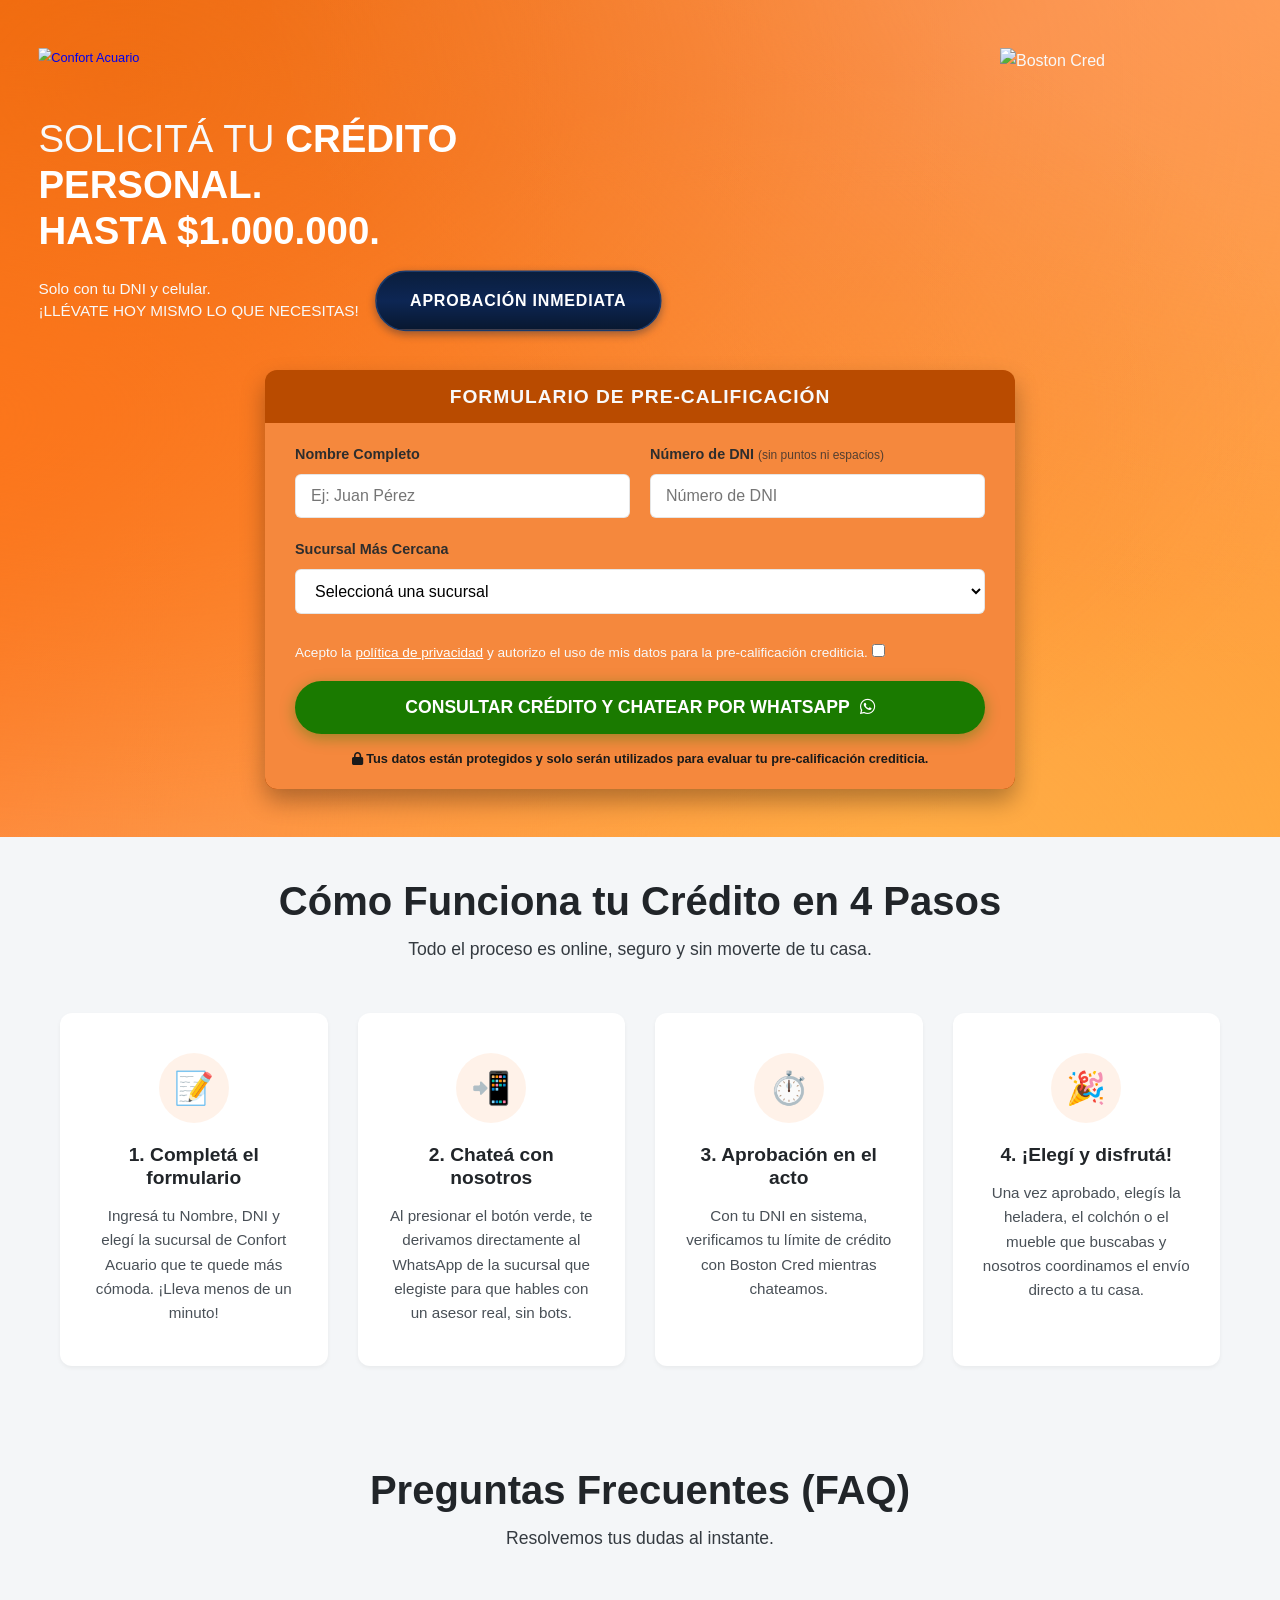
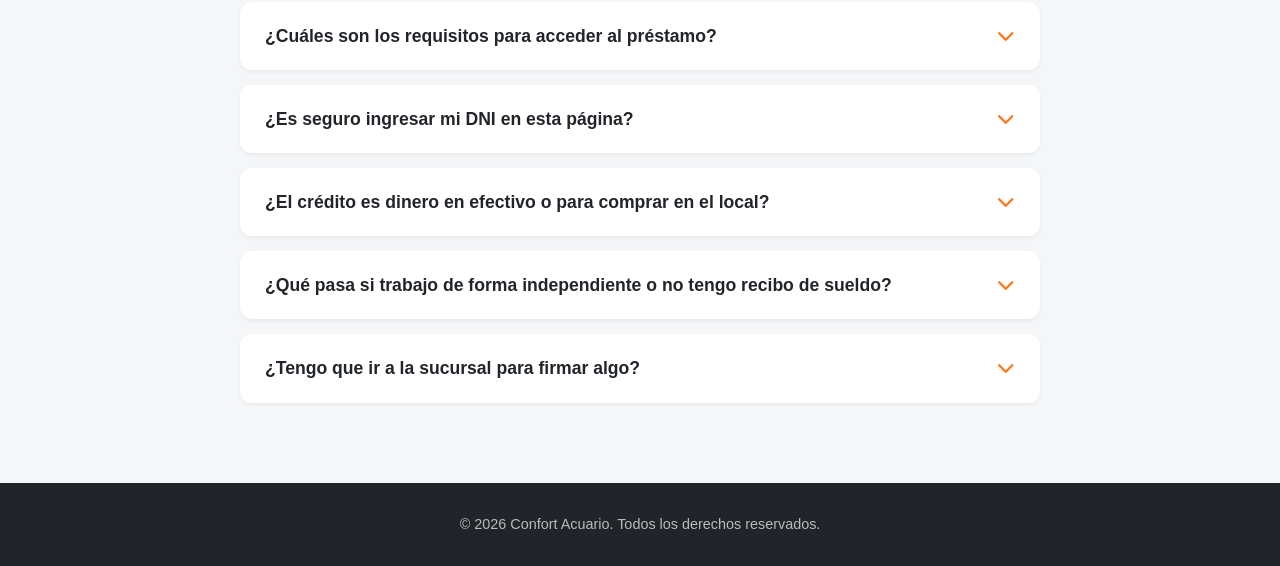
==== index.html @ 170e91a5 "UX: boton enviado con exito + sucursales con direcciones" ====
<!DOCTYPE html>
<html lang="es">
<head>
    <meta charset="UTF-8">
    <meta name="viewport" content="width=device-width, initial-scale=1.0">
    <title>Solicitá tu Crédito Personal - Confort Acuario</title>
    <link rel="icon" type="image/png" href="https://res.cloudinary.com/ffwq31mi/image/upload/v1782844270/favicon_m9qg8c.png">
    <meta name="description" content="Solicitá tu crédito personal en Confort Acuario solo con DNI y celular. Aprobación inmediata hasta $1.000.000.">
    <meta http-equiv="Content-Security-Policy" content="default-src 'self'; script-src 'self' 'unsafe-inline'; style-src 'self' 'unsafe-inline' https://fonts.googleapis.com https://cdnjs.cloudflare.com; font-src https://fonts.gstatic.com https://cdnjs.cloudflare.com; img-src 'self' data: https://res.cloudinary.com; connect-src https://script.google.com https://script.googleusercontent.com; frame-src 'none'; object-src 'none'; base-uri 'self'; form-action 'self';">
    
    <!-- Google Fonts -->
    <link rel="preconnect" href="https://fonts.googleapis.com">
    <link rel="preconnect" href="https://fonts.gstatic.com" crossorigin>
    <link rel="preconnect" href="https://cdnjs.cloudflare.com" crossorigin>
    <link href="https://fonts.googleapis.com/css2?family=Outfit:wght@300;400;600;700;800&display=swap" rel="stylesheet">
    
    <link rel="stylesheet" href="styles.css">
    <!-- FontAwesome for Icons -->
    <link rel="stylesheet" href="https://cdnjs.cloudflare.com/ajax/libs/font-awesome/6.4.0/css/all.min.css">
</head>
<body>

    <header class="hero-section">
        <div class="container hero-content">
            
            <div class="hero-text-area">
                <a href="https://confortacuario.com.ar/" target="_blank" class="brand-logo">
                    <img src="https://res.cloudinary.com/ffwq31mi/image/upload/v1782844270/logo_xje7wf.png" alt="Confort Acuario" class="brand-logo-img" width="200" height="50" loading="eager">
                </a>
                
                <h1 class="hero-title">SOLICITÁ TU <span>CRÉDITO</span><br><span>PERSONAL.</span><br><span>HASTA $1.000.000.</span></h1>
                
                <div class="hero-subtitle">
                    <p class="subtitle-text">Solo con tu DNI y celular.<br>
                    ¡LLÉVATE HOY MISMO LO QUE NECESITAS!</p>
                    <span class="badge">APROBACIÓN INMEDIATA</span>
                </div>
            </div>

        </div>

        <div class="form-container">
            <h2>FORMULARIO DE PRE-CALIFICACIÓN</h2>
            <form id="creditForm">
                <div class="form-grid">
                    <div class="input-group">
                        <label for="nombre">Nombre Completo</label>
                        <input type="text" id="nombre" name="nombre" placeholder="Ej: Juan Pérez" maxlength="100" required>
                    </div>
                    <div class="input-group">
                        <label for="dni">Número de DNI <small>(sin puntos ni espacios)</small></label>
                        <input type="text" id="dni" name="dni" placeholder="Número de DNI" maxlength="8" pattern="\d{7,8}" inputmode="numeric" required>
                    </div>
                    <div class="input-group input-group-sucursal">
                        <label for="sucursal">Sucursal Más Cercana</label>
                            <select id="sucursal" name="sucursal">
                            <option value="" disabled selected>Seleccioná una sucursal</option>
                            <option value="CENTRAL">CENTRAL - Salta 1278</option>
                            <option value="AMENEDO">AMENEDO - Salta 1298</option>
                            <option value="DECO">DECO - Salta 1219</option>
                            <option value="FRIAS">FRIAS - Salta 1065</option>
                            <option value="CONFORT 245">CONFORT 245 - Salta 245</option>
                            <option value="HUDSON">HUDSON - Av. Otto Bemberg 5229</option>
                            <option value="RESTELLI">RESTELLI - Restelli 1631</option>
                            <option value="BURZACO 3105">BURZACO - Av Espora 3105</option>
                            <option value="BURZACO 3133">BURZACO COLCHONERÍA - Av Espora 3133</option>
                            <option value="CONFORT VARELA">CONFORT VARELA - Av Eva Peron 5685</option>
                            <option value="EZPELETA">EZPELETA - Av. Centenario 5337</option>
                            <option value="RANELAGH">RANELAGH - Av. Ranelagh 4083</option>
                        </select>
                    </div>
                    <!-- Honeypot anti-bot — oculto con CSS -->
                    <div class="hp-field" aria-hidden="true">
                        <label for="website">Website</label>
                        <input type="text" id="website" name="_hp" tabindex="-1" autocomplete="off">
                    </div>
                </div>
                <div class="consent-group">
                    <label for="consent" style="font-size: 0.85rem; font-weight: normal; cursor: pointer; line-height: 1.3;">
                        Acepto la <a href="politica-de-privacidad.html" target="_blank" style="color: #ffffff; text-decoration: underline;">política de privacidad</a> y autorizo el uso de mis datos para la pre-calificación crediticia.
                    </label>
                    <input type="checkbox" id="consent" name="consent" style="margin-right: 0.4rem;">
                </div>
                <button type="submit" class="submit-btn">
                    CONSULTAR CRÉDITO Y CHATEAR POR WHATSAPP <i class="fa-brands fa-whatsapp"></i>
                </button>
                <p class="form-disclaimer">
                    <i class="fa-solid fa-lock"></i> Tus datos están protegidos y solo serán utilizados para evaluar tu pre-calificación crediticia.
                </p>
            </form>
        </div>
        
        <div class="hero-image-area">
            <img src="https://res.cloudinary.com/ffwq31mi/image/upload/v1782844270/logoBoston_j2xosl.png" alt="Boston Cred" class="boston-ribbon-img" width="160" height="400" loading="eager">
        </div>
    </header>

    <main class="container main-content">
        
        <section class="steps-section" id="como-funciona">
            <div class="section-header">
                <h2>Cómo Funciona tu Crédito en 4 Pasos</h2>
                <p class="section-subtitle">Todo el proceso es online, seguro y sin moverte de tu casa.</p>
            </div>
            
            <div class="steps-grid">
                <div class="step-card">
                    <div class="step-icon">&#x1F4DD;</div>
                    <h3>1. Completá el formulario</h3>
                    <p>Ingresá tu Nombre, DNI y elegí la sucursal de Confort Acuario que te quede más cómoda. ¡Lleva menos de un minuto!</p>
                </div>
                <div class="step-card">
                    <div class="step-icon">&#x1F4F2;</div>
                    <h3>2. Chateá con nosotros</h3>
                    <p>Al presionar el botón verde, te derivamos directamente al WhatsApp de la sucursal que elegiste para que hables con un asesor real, sin bots.</p>
                </div>
                <div class="step-card">
                    <div class="step-icon">&#x23F1;&#xFE0F;</div>
                    <h3>3. Aprobación en el acto</h3>
                    <p>Con tu DNI en sistema, verificamos tu límite de crédito con Boston Cred mientras chateamos.</p>
                </div>
                <div class="step-card">
                    <div class="step-icon">&#x1F389;</div>
                    <h3>4. ¡Elegí y disfrutá!</h3>
                    <p>Una vez aprobado, elegís la heladera, el colchón o el mueble que buscabas y nosotros coordinamos el envío directo a tu casa.</p>
                </div>
            </div>
        </section>

        <section class="faq-section" id="faq">
            <div class="section-header">
                <h2>Preguntas Frecuentes (FAQ)</h2>
                <p class="section-subtitle">Resolvemos tus dudas al instante.</p>
            </div>
            
            <div class="faq-accordion">
                <details class="faq-item">
                    <summary>¿Cuáles son los requisitos para acceder al préstamo?</summary>
                    <div class="faq-content">
                        <p>Para nuestro "Plan DNI" básico, solo necesitás ser mayor de 18 años, tener tu DNI físico vigente y una línea de celular activa. Dependiendo del monto que necesites y tu perfil, el asesor podría llegar a pedirte por WhatsApp un comprobante de ingresos (como un recibo de sueldo), pero evaluamos cada caso de forma personalizada.</p>
                    </div>
                </details>

                <details class="faq-item">
                    <summary>¿Es seguro ingresar mi DNI en esta página?</summary>
                    <div class="faq-content">
                        <p>¡100% seguro! Tus datos están encriptados y solo los utilizamos de forma interna para consultar tu pre-calificación crediticia a través del sistema oficial de Boston Cred. No compartimos tu información con nadie más.</p>
                    </div>
                </details>

                <details class="faq-item">
                    <summary>¿El crédito es dinero en efectivo o para comprar en el local?</summary>
                    <div class="faq-content">
                        <p>Esta línea de crédito está diseñada exclusivamente para que puedas equipar tu hogar. El monto aprobado (que puede ser de hasta $1.000.000) se utiliza directamente para financiar cualquier producto del catálogo de Confort Acuario en cómodas cuotas.</p>
                    </div>
                </details>

                <details class="faq-item">
                    <summary>¿Qué pasa si trabajo de forma independiente o no tengo recibo de sueldo?</summary>
                    <div class="faq-content">
                        <p>¡No hay problema! Tenemos líneas de crédito pensadas especialmente para trabajadores independientes o informales. Completá tus datos y nuestro equipo evaluará tu historial crediticio solo con tu DNI para ofrecerte la mejor opción.</p>
                    </div>
                </details>

                <details class="faq-item">
                    <summary>¿Tengo que ir a la sucursal para firmar algo?</summary>
                    <div class="faq-content">
                        <p>Todo el proceso de preaprobación y elección de productos lo hacemos rápido por WhatsApp. Solo vas a tener que acercarte a la sucursal para firmar el crédito, retirar tu factura y coordinar la entrega de tu producto.</p>
                    </div>
                </details>
            </div>
        </section>

    </main>

    <footer>
        <div class="container footer-content">
            <p>&copy; 2026 Confort Acuario. Todos los derechos reservados.</p>
        </div>
    </footer>

    <script src="script.js"></script>
</body>
</html>
---- styles.css ----
:root {
    --primary-orange: #ff7518;
    --primary-orange-light: #ff9d5c;
    --primary-orange-dark: #d65a00;
    --form-header-bg: #b94b00;
    --form-body-bg: #f5883d;
    --secondary-green: #1a7a00;
    --secondary-green-hover: #156d00;
    --text-dark: #212529;
    --text-light: #f8f9fa;
    --bg-light: #ffffff;
    --bg-gray: #f4f6f8;
    --border-color: #dee2e6;
    --shadow-sm: 0 2px 4px rgba(0,0,0,0.05);
    --shadow-md: 0 4px 12px rgba(0,0,0,0.1);
    --shadow-lg: 0 12px 24px rgba(0,0,0,0.3);
    --border-radius-sm: 6px;
    --border-radius-md: 12px;
    --border-radius-lg: 20px;
    --transition-fast: 0.2s ease;
    --transition-normal: 0.3s ease;
}
*{margin:0;padding:0;box-sizing:border-box}
body{font-family:'Outfit',sans-serif;color:var(--text-dark);background-color:var(--bg-gray);line-height:1.6;-webkit-font-smoothing:antialiased;margin:0;padding:0;overflow-x:hidden}
.container{max-width:1200px;margin:0 auto;padding:0 1.25rem}
h1,h2,h3{line-height:1.2;margin-bottom:0.5em}
.hero-section{position:relative;min-height:80vh;display:flex;flex-direction:column;align-items:center;justify-content:flex-start;overflow:hidden;padding:3rem 0;background:linear-gradient(135deg,#ff7518 0%,#ff9d5c 50%,#ffb347 100%);color:var(--text-light)}
.hero-section::before{content:'';position:absolute;top:-50%;left:-50%;width:200%;height:200%;background:radial-gradient(ellipse at 20% 50%,rgba(255,117,24,0.8) 0%,transparent 50%),radial-gradient(ellipse at 80% 20%,rgba(255,157,92,0.6) 0%,transparent 40%),radial-gradient(ellipse at 60% 80%,rgba(255,179,71,0.7) 0%,transparent 45%),radial-gradient(ellipse at 30% 30%,rgba(214,90,0,0.5) 0%,transparent 50%),radial-gradient(ellipse at 70% 60%,rgba(255,117,24,0.4) 0%,transparent 55%);animation:waveMove 15s ease-in-out infinite;z-index:0}
@keyframes waveMove{0%,100%{transform:translate(0,0) rotate(0deg)}25%{transform:translate(2%,-1%) rotate(1deg)}50%{transform:translate(-1%,2%) rotate(-1deg)}75%{transform:translate(1%,1%) rotate(0.5deg)}}
.hero-text-area{text-align:left;width:100%}
.hero-content{position:relative;z-index:1;display:flex;flex-direction:column;align-items:flex-start;gap:0.9375rem;max-width:850px;width:100%;margin:0;padding-left:3rem;transform:scale(0.8);transform-origin:top left;align-self:flex-start}
.brand-logo{display:flex;align-items:center;margin-bottom:0.625rem;text-decoration:none}
.brand-logo-img{height:75px;object-fit:contain;mix-blend-mode:screen}
.hero-title{font-size:3rem;font-weight:400;color:var(--text-light);text-transform:uppercase;margin-bottom:1.25rem}
.hero-title span{font-weight:800;color:#fff}
.hero-subtitle{font-size:1.2rem;color:var(--text-light);display:flex;flex-direction:row;align-items:center;gap:1.25rem;flex-wrap:wrap}
.subtitle-text{line-height:1.4}
.badge{font-family:'Outfit',sans-serif;font-size:20px;font-weight:700;letter-spacing:1px;color:#FFFFFF;text-transform:uppercase;padding:1.25rem 2.625rem;border-radius:50px;background:linear-gradient(180deg,#0a1e3d 0%,#0d2654 50%,#081830 100%);border:0.125rem solid #1a3a6b;box-shadow:0 4px 10px rgba(10,30,61,0.4);white-space:nowrap;cursor:default}
.form-container{background:var(--form-header-bg);border-radius:var(--border-radius-md);box-shadow:var(--shadow-lg);position:relative;overflow:hidden;margin:-2rem auto 0;width:100%;max-width:750px;z-index:3}
.form-container h2{text-align:center;color:var(--text-light);font-size:1.2rem;font-weight:700;padding:0.9375rem 0;margin:0;text-transform:uppercase;letter-spacing:1px}
#creditForm{background:var(--form-body-bg);padding:1.25rem 1.875rem;border-radius:0 0 var(--border-radius-md) var(--border-radius-md)}
.form-grid{display:grid;grid-template-columns:1fr 1fr;gap:1.25rem;margin-bottom:1.5625rem}
.input-group-sucursal{grid-column:1/-1}
.input-group{display:flex;flex-direction:column;gap:0.5rem}
.input-group label{font-size:0.9rem;font-weight:600;color:#2d2d2d}
.input-group label small{font-weight:400;opacity:0.8}
.input-group input,.input-group select{padding:0.75rem 0.9375rem;border:1px solid rgba(0,0,0,0.1);border-radius:var(--border-radius-sm);font-family:inherit;font-size:1rem;transition:var(--transition-fast);background:var(--bg-light)}
.input-group input:focus,.input-group select:focus{outline:none;border-color:var(--primary-orange);box-shadow:0 0 0 3px rgba(255,127,42,0.2)}
.submit-btn{width:100%;background-color:var(--secondary-green);color:white;border:none;padding:1rem;border-radius:50px;font-size:1.1rem;font-weight:700;cursor:pointer;display:flex;justify-content:center;align-items:center;gap:0.625rem;transition:var(--transition-normal);box-shadow:0 4px 15px rgba(26,122,0,0.4);animation:pulse 2s infinite}
.submit-btn:hover{background-color:var(--secondary-green-hover);transform:translateY(-3px);box-shadow:0 6px 25px rgba(26,122,0,0.6)}
.submit-btn:disabled{background:#888;cursor:not-allowed;animation:none;transform:none;box-shadow:none}
@keyframes pulse{0%,100%{box-shadow:0 4px 15px rgba(26,122,0,0.4)}50%{box-shadow:0 4px 25px rgba(26,122,0,0.7)}}
.form-disclaimer{text-align:center;font-size:0.8rem;color:#1a1a1a;margin-top:0.9375rem;font-weight:600}
.hero-image-area{position:absolute;right:5%;top:3rem;width:216px;height:100%;z-index:1;display:flex;align-items:flex-start;justify-content:center;overflow:hidden;pointer-events:none}
.boston-ribbon-img{width:100%;height:auto;object-fit:cover;object-position:top center;max-height:100%}
.main-content{padding:2.5rem 1.25rem 5rem;display:flex;flex-direction:column;gap:6.25rem}
.section-header{text-align:center;margin-bottom:3.125rem}
.section-header h2{font-size:2.5rem;font-weight:800;color:var(--text-dark);margin-bottom:0.625rem}
.section-subtitle{font-size:1.1rem;color:#343a40}
.steps-grid{display:grid;grid-template-columns:repeat(auto-fit,minmax(250px,1fr));gap:1.875rem}
.step-card{background:var(--bg-light);padding:2.5rem 1.875rem;border-radius:var(--border-radius-md);box-shadow:var(--shadow-sm);text-align:center;transition:var(--transition-normal);position:relative;z-index:1;overflow:hidden}
.step-card::before{content:'';position:absolute;top:0;left:0;width:100%;height:4px;background:var(--primary-orange);transform:scaleX(0);transform-origin:left;transition:transform 0.4s ease}
.step-card:hover{transform:translateY(-10px);box-shadow:var(--shadow-md)}
.step-card:hover::before{transform:scaleX(1)}
.step-icon{width:70px;height:70px;background:rgba(255,127,42,0.1);color:var(--primary-orange);border-radius:50%;display:flex;align-items:center;justify-content:center;font-size:2rem;margin:0 auto 1.25rem;transition:var(--transition-normal);line-height:1}
.step-card:hover .step-icon{background:var(--primary-orange);color:white}
.step-card h3{font-size:1.2rem;font-weight:700;margin-bottom:0.9375rem}
.step-card p{color:#495057;font-size:0.95rem}
.faq-section{max-width:800px;margin:0 auto;width:100%}
.faq-accordion{display:flex;flex-direction:column;gap:0.9375rem}
.faq-item{background:var(--bg-light);border-radius:var(--border-radius-md);box-shadow:var(--shadow-sm);overflow:hidden;transition:var(--transition-normal)}
.faq-item:hover{box-shadow:var(--shadow-md)}
.faq-item summary{padding:1.25rem 1.5625rem;font-weight:600;font-size:1.1rem;cursor:pointer;position:relative;list-style:none;display:flex;justify-content:space-between;align-items:center}
.faq-item summary::-webkit-details-marker{display:none}
.faq-item summary::after{content:'\f078';font-family:'Font Awesome 6 Free';font-weight:900;color:var(--primary-orange);transition:transform 0.3s ease}
.faq-item[open] summary::after{transform:rotate(180deg)}
.faq-item[open] summary{border-bottom:1px solid var(--border-color)}
.faq-content{padding:1.25rem 1.5625rem;color:#495057;line-height:1.7;background-color:#fafbfa}
.faq-content p{margin-bottom:0.9375rem}
.faq-content p:last-child{margin-bottom:0}
footer{background-color:var(--text-dark);color:var(--text-light);padding:1.875rem 0;text-align:center}
.footer-content p{opacity:0.7;font-size:0.9rem}
@media(max-width:1200px){.hero-image-area{right:3%;width:280px}}
@media(max-width:1024px){.hero-content{max-width:700px}.hero-subtitle{flex-direction:column;align-items:flex-start;gap:0.9375rem}}
@media(max-width:850px){.hero-section{background:linear-gradient(135deg,#ff7518 0%,#ff9d5c 50%,#ffb347 100%)}.hero-image-area{display:none}.hero-content{max-width:100%}}
@media(max-width:700px){.hero-content{transform:scale(0.85);padding-left:1.5rem}.hero-title{font-size:2rem}.hero-subtitle{flex-direction:column;align-items:flex-start;gap:0.75rem}.badge{font-size:0.9rem;padding:0.875rem 1.75rem}.form-container{max-width:100%;margin:-1rem auto 0}.form-container h2{font-size:1rem;padding:0.75rem}#creditForm{padding:1rem}.form-grid{grid-template-columns:1fr;gap:0.75rem}.input-group input,.input-group select{padding:0.625rem 0.75rem;font-size:0.875rem}.submit-btn{padding:0.875rem;font-size:0.875rem}.form-disclaimer{font-size:0.75rem}}
@media(max-width:768px){.hero-title{font-size:2.5rem}.form-grid{grid-template-columns:1fr;gap:0.9375rem}#creditForm{padding:1.25rem}.section-header h2{font-size:2rem}}
@media(max-width:375px){.hero-section{min-height:auto;padding:2rem 0}.hero-content{transform:scale(0.85);padding-left:1rem;transform-origin:top left}.brand-logo-img{height:2.5rem}.hero-title{font-size:1.75rem;margin-bottom:1rem}.hero-subtitle{flex-direction:column;align-items:flex-start;gap:0.75rem}.badge{font-size:0.8125rem;padding:0.75rem 1.5rem}.form-container{max-width:100%;margin:0 0.5rem}.form-container h2{font-size:0.9375rem;padding:0.75rem 0.5rem;letter-spacing:0.5px}#creditForm{padding:1rem}.form-grid{grid-template-columns:1fr;gap:0.75rem}.input-group label{font-size:0.8125rem}.input-group input,.input-group select{padding:0.625rem 0.75rem;font-size:0.875rem}.submit-btn{padding:0.875rem;font-size:0.875rem}.form-disclaimer{font-size:0.6875rem}.main-content{padding:3rem 1rem;gap:3rem}.section-header h2{font-size:1.5rem}.section-subtitle{font-size:0.9375rem}.step-card{padding:1.5rem 1rem}.step-card h3{font-size:1rem}.step-card p{font-size:0.8125rem}.faq-item summary{padding:1rem;font-size:0.9375rem}.faq-content{padding:1rem;font-size:0.875rem}footer{padding:1.5rem 0}}
@media(max-width:320px){.hero-section{min-height:auto;padding:1.5rem 0}.hero-content{transform:scale(0.75);padding-left:0.5rem}.hero-title{font-size:1.5rem}.badge{font-size:0.75rem;padding:0.625rem 1.25rem}.form-container{max-width:100%;margin:0 0.25rem}.form-container h2{font-size:0.8125rem;padding:0.625rem 0.25rem}#creditForm{padding:0.75rem}.form-grid{gap:0.5rem}.input-group input,.input-group select{padding:0.5rem 0.625rem;font-size:0.8125rem}.submit-btn{padding:0.75rem;font-size:0.8125rem}.form-disclaimer{font-size:0.625rem}}
.hp-field{position:absolute;left:-9999px;top:-9999px;height:0;width:0;overflow:hidden;z-index:-1;opacity:0;pointer-events:none}
.consent-group{margin-bottom:1rem}
.consent-label{display:flex;align-items:flex-start;gap:0.625rem;cursor:pointer;font-size:0.8rem;color:#1a1a1a;font-weight:500;line-height:1.4}
.consent-label input[type="checkbox"]{position:absolute;opacity:0;width:0;height:0}
.consent-check{width:18px;height:18px;min-width:18px;border:2px solid #555;border-radius:4px;background:#fff;display:flex;align-items:center;justify-content:center;transition:var(--transition-fast);margin-top:1px}
.consent-label input[type="checkbox"]:checked+.consent-check{background:var(--secondary-green);border-color:var(--secondary-green)}
.consent-label input[type="checkbox"]:checked+.consent-check::after{content:'✓';color:#fff;font-size:12px;font-weight:700}
.consent-text a{color:#1a1a1a;font-weight:700;text-decoration:underline}
.consent-text a:hover{color:var(--primary-orange)}
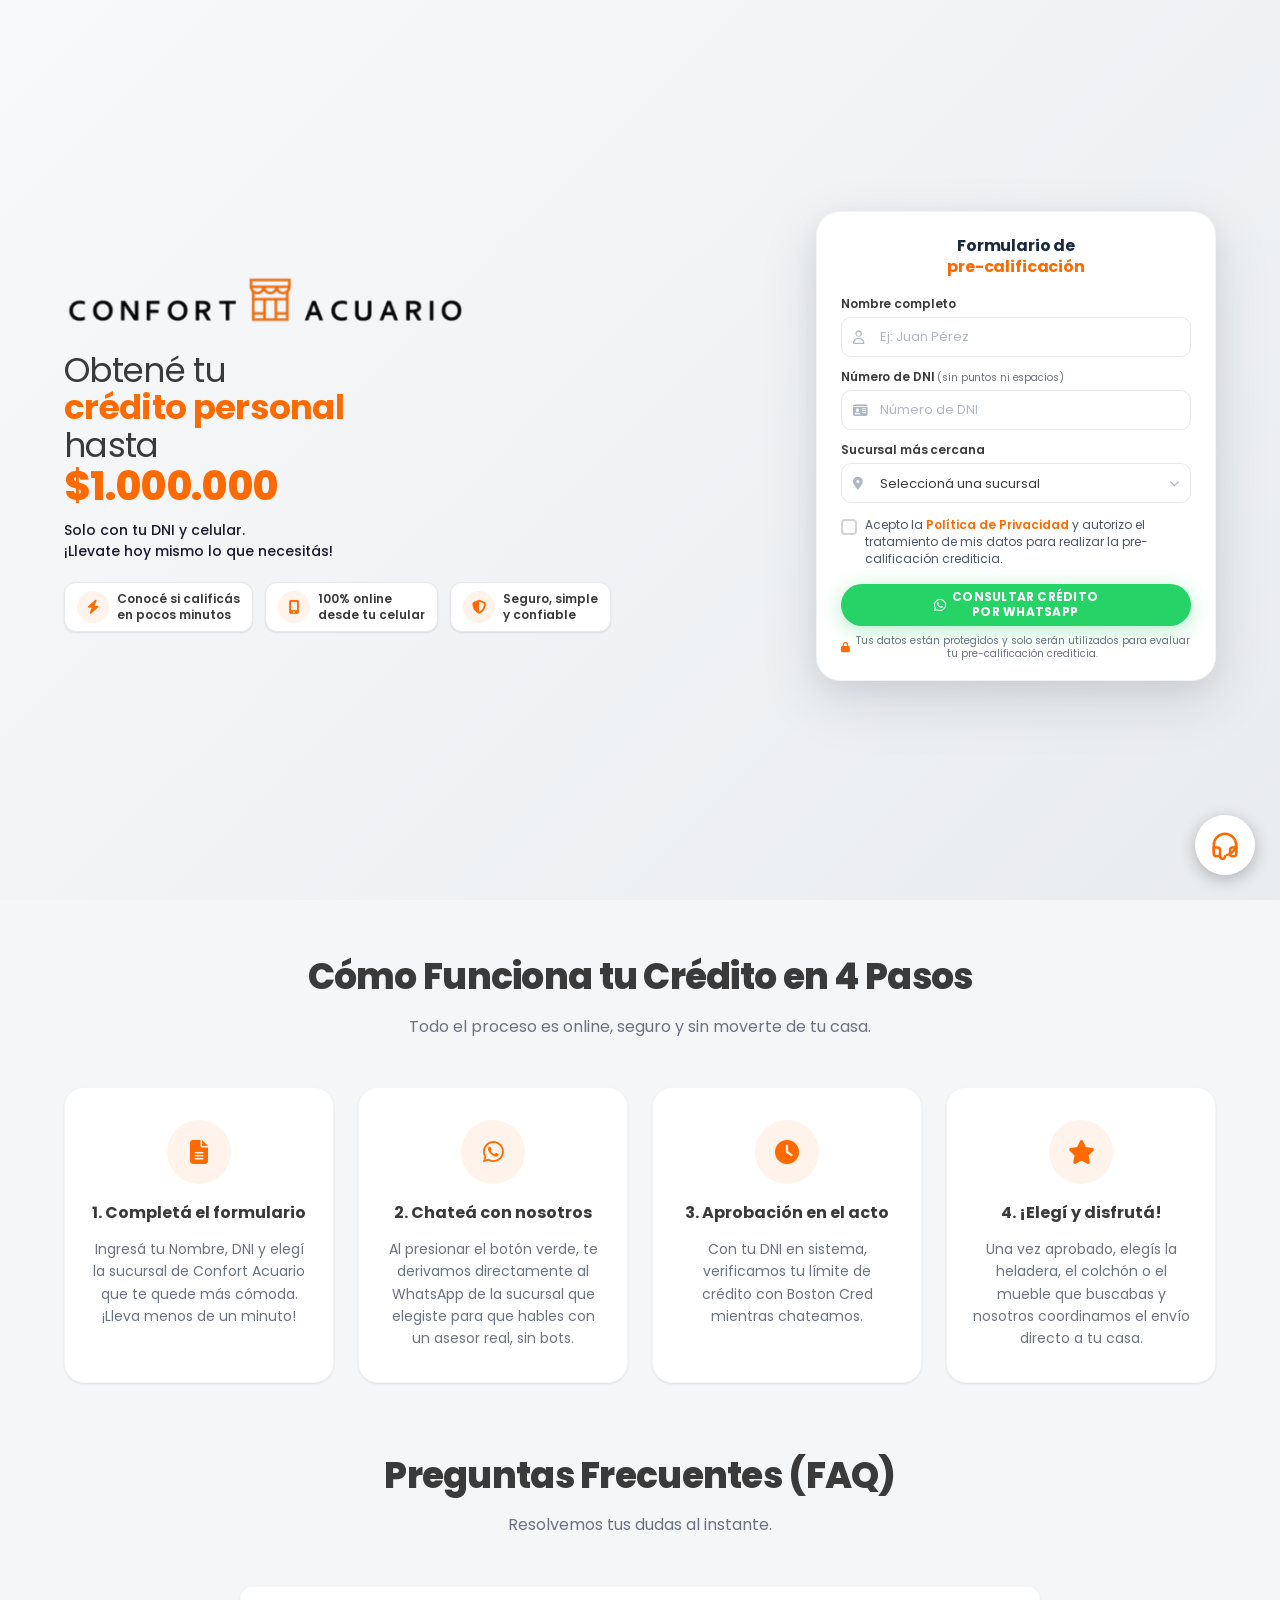
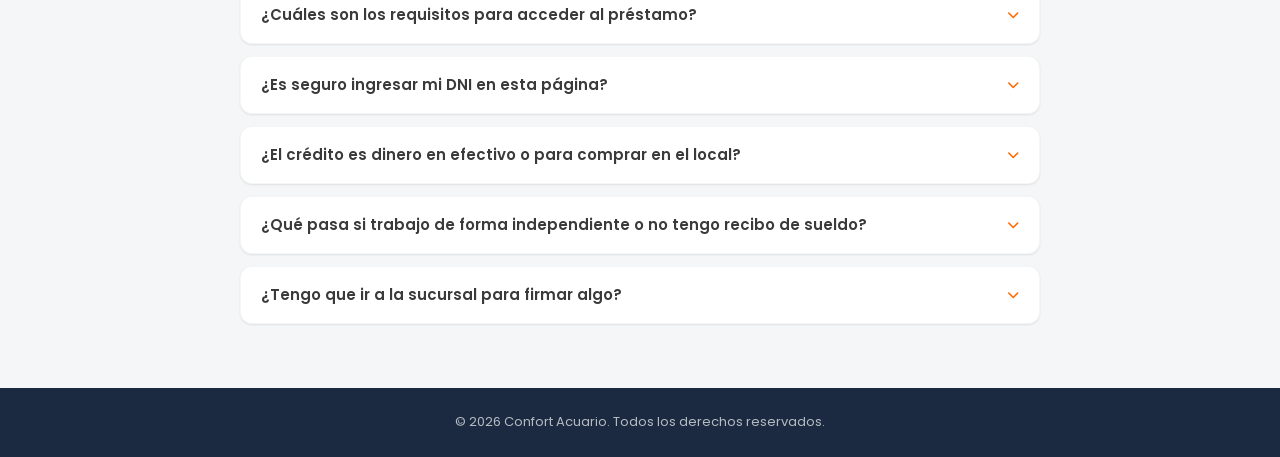
==== commit accae357: "perf: optimizaciones Lighthouse - self-host fonts, CSS async, minify JS, WebP images" ====
--- a/index.html
+++ b/index.html
@@ -4,96 +4,133 @@
     <meta charset="UTF-8">
     <meta name="viewport" content="width=device-width, initial-scale=1.0">
     <title>Solicitá tu Crédito Personal - Confort Acuario</title>
-    <link rel="icon" type="image/png" href="https://res.cloudinary.com/ffwq31mi/image/upload/v1782844270/favicon_m9qg8c.png">
+    <link rel="icon" type="image/png" href="favicon.png">
     <meta name="description" content="Solicitá tu crédito personal en Confort Acuario solo con DNI y celular. Aprobación inmediata hasta $1.000.000.">
-    <meta http-equiv="Content-Security-Policy" content="default-src 'self'; script-src 'self' 'unsafe-inline'; style-src 'self' 'unsafe-inline' https://fonts.googleapis.com https://cdnjs.cloudflare.com; font-src https://fonts.gstatic.com https://cdnjs.cloudflare.com; img-src 'self' data: https://res.cloudinary.com; connect-src https://script.google.com https://script.googleusercontent.com; frame-src 'none'; object-src 'none'; base-uri 'self'; form-action 'self';">
+    <meta name="theme-color" content="#FF6A00">
+    <meta name="robots" content="index, follow">
+    <meta property="og:title" content="Solicitá tu Crédito Personal - Confort Acuario">
+    <meta property="og:description" content="Crédito personal hasta $1.000.000 solo con DNI y celular. Aprobación inmediata.">
+    <meta property="og:type" content="website">
+    <meta property="og:image" content="https://confortacuario.com.ar/logo.webp">
+    <meta http-equiv="Content-Security-Policy" content="default-src 'self'; script-src 'self' 'unsafe-inline'; style-src 'self' 'unsafe-inline'; font-src 'self'; img-src 'self' data: https://res.cloudinary.com; connect-src https://script.google.com https://script.googleusercontent.com; frame-src 'none'; object-src 'none'; base-uri 'self'; form-action 'self';">
     
-    <!-- Google Fonts -->
-    <link rel="preconnect" href="https://fonts.googleapis.com">
-    <link rel="preconnect" href="https://fonts.gstatic.com" crossorigin>
-    <link rel="preconnect" href="https://cdnjs.cloudflare.com" crossorigin>
-    <link href="https://fonts.googleapis.com/css2?family=Outfit:wght@300;400;600;700;800&display=swap" rel="stylesheet">
+    <!-- Google Fonts - local non-render-blocking -->
+    <link rel="preload" href="fonts-local.css" as="style" onload="this.onload=null;this.rel='stylesheet'">
+    <link rel="preload" href="webfonts/poppins-400-latin.woff2" as="font" type="font/woff2" crossorigin>
+    <link rel="preload" href="webfonts/poppins-700-latin.woff2" as="font" type="font/woff2" crossorigin>
+    <noscript><link rel="stylesheet" href="fonts-local.css"></noscript>
     
-    <link rel="stylesheet" href="styles.css">
-    <!-- FontAwesome for Icons -->
-    <link rel="stylesheet" href="https://cdnjs.cloudflare.com/ajax/libs/font-awesome/6.4.0/css/all.min.css">
+    <!-- Critical CSS inlined + non-critical deferred -->
+    <link rel="preload" href="styles.css?v=6" as="style" onload="this.onload=null;this.rel='stylesheet'">
+    <noscript><link rel="stylesheet" href="styles.css?v=6"></noscript>
+    
+    <!-- FontAwesome - local non-render-blocking -->
+    <link rel="preload" href="fa-local.css" as="style" onload="this.onload=null;this.rel='stylesheet'">
+    <link rel="preload" href="webfonts/fa-solid-900.woff2" as="font" type="font/woff2" crossorigin>
+    <noscript><link rel="stylesheet" href="fa-local.css"></noscript>
 </head>
 <body>
 
-    <header class="hero-section">
-        <div class="container hero-content">
-            
-            <div class="hero-text-area">
+    <section class="hero-section">
+        <div class="hero-bg-image"></div>
+
+        <div class="container hero-grid">
+            <div class="hero-left">
                 <a href="https://confortacuario.com.ar/" target="_blank" class="brand-logo">
-                    <img src="https://res.cloudinary.com/ffwq31mi/image/upload/v1782844270/logo_xje7wf.png" alt="Confort Acuario" class="brand-logo-img" width="200" height="50" loading="eager">
+                    <img src="logo.webp" alt="Confort Acuario - Créditos personales para equipar tu hogar" class="brand-logo-img" width="400" height="100" loading="eager" fetchpriority="high">
                 </a>
-                
-                <h1 class="hero-title">SOLICITÁ TU <span>CRÉDITO</span><br><span>PERSONAL.</span><br><span>HASTA $1.000.000.</span></h1>
-                
-                <div class="hero-subtitle">
-                    <p class="subtitle-text">Solo con tu DNI y celular.<br>
-                    ¡LLÉVATE HOY MISMO LO QUE NECESITAS!</p>
-                    <span class="badge">APROBACIÓN INMEDIATA</span>
-                </div>
-            </div>
-
+
+                <h1 class="hero-title">
+                    Obtené tu<br>
+                    <span class="highlight">crédito personal</span><br>
+                    hasta<br>
+                    <span class="amount">$1.000.000</span>
+                </h1>
+
+                <p class="hero-subtitle">
+                    Solo con tu DNI y celular.<br>
+                    ¡Llevate hoy mismo lo que necesitás!
+                </p>
+
+                <div class="feature-badges">
+                    <div class="feature-badge">
+                        <div class="feature-icon"><i class="fa-solid fa-bolt"></i></div>
+                        <span>Conocé si calificás<br>en pocos minutos</span>
+                    </div>
+                    <div class="feature-badge">
+                        <div class="feature-icon"><i class="fa-solid fa-mobile-screen-button"></i></div>
+                        <span>100% online<br>desde tu celular</span>
+                    </div>
+                    <div class="feature-badge">
+                        <div class="feature-icon"><i class="fa-solid fa-shield-halved"></i></div>
+                        <span>Seguro, simple<br>y confiable</span>
+                    </div>
+                </div>
+            </div>
+
+            <div class="hero-right">
+                <div class="form-card">
+                    <h2 class="form-title">Formulario de<br><span class="form-title-accent">pre-calificación</span></h2>
+                    <form id="creditForm">
+                        <div class="input-group">
+                            <label for="nombre">Nombre completo</label>
+                            <div class="input-wrapper">
+                                <i class="fa-regular fa-user input-icon"></i>
+                                <input type="text" id="nombre" name="nombre" placeholder="Ej: Juan Pérez" maxlength="100" required>
+                            </div>
+                        </div>
+                        <div class="input-group">
+                            <label for="dni">Número de DNI <small>(sin puntos ni espacios)</small></label>
+                            <div class="input-wrapper">
+                                <i class="fa-solid fa-id-card input-icon"></i>
+                                <input type="text" id="dni" name="dni" placeholder="Número de DNI" maxlength="8" pattern="\d{7,8}" inputmode="numeric" required>
+                            </div>
+                        </div>
+                        <div class="input-group">
+                            <label for="sucursal">Sucursal más cercana</label>
+                            <div class="input-wrapper select-wrapper">
+                                <i class="fa-solid fa-location-dot input-icon"></i>
+                                <select id="sucursal" name="sucursal">
+                                    <option value="" disabled selected>Seleccioná una sucursal</option>
+                                    <option value="CENTRAL">CENTRAL - Salta 1278</option>
+                                    <option value="AMENEDO">AMENEDO - Salta 1298</option>
+                                    <option value="DECO">DECO - Salta 1219</option>
+                                    <option value="FRIAS">FRIAS - Salta 1065</option>
+                                    <option value="CONFORT 245">CONFORT 245 - Salta 245</option>
+                                    <option value="HUDSON">HUDSON - Av. Otto Bemberg 5229</option>
+                                    <option value="RESTELLI">RESTELLI - Restelli 1631</option>
+                                    <option value="BURZACO 3105">BURZACO - Av Espora 3105</option>
+                                    <option value="BURZACO 3133">BURZACO COLCHONERÍA - Av Espora 3133</option>
+                                    <option value="CONFORT VARELA">CONFORT VARELA - Av Eva Peron 5685</option>
+                                    <option value="EZPELETA">EZPELETA - Av. Centenario 5337</option>
+                                    <option value="RANELAGH">RANELAGH - Av. Ranelagh 4083</option>
+                                </select>
+                            </div>
+                        </div>
+                        <!-- Honeypot anti-bot -->
+                        <div class="hp-field" aria-hidden="true">
+                            <label for="website">Website</label>
+                            <input type="text" id="website" name="_hp" tabindex="-1" autocomplete="off">
+                        </div>
+                        <div class="consent-group">
+                            <input type="checkbox" id="consent" name="consent" aria-label="Acepto la política de privacidad">
+                            <label for="consent">
+                                <span class="custom-check" aria-hidden="true"><i class="fa-solid fa-check"></i></span>
+                                <span class="consent-text">Acepto la <a href="politica-de-privacidad.html" target="_blank" onclick="event.stopPropagation()">Política de Privacidad</a> y autorizo el tratamiento de mis datos para realizar la pre-calificación crediticia.</span>
+                            </label>
+                        </div>
+                        <button type="submit" class="submit-btn">
+                            <i class="fa-brands fa-whatsapp"></i>
+                            CONSULTAR CRÉDITO<br>POR WHATSAPP
+                        </button>
+                        <p class="form-disclaimer">
+                            <i class="fa-solid fa-lock"></i> Tus datos están protegidos y solo serán utilizados para evaluar tu pre-calificación crediticia.
+                        </p>
+                    </form>
+                </div>
+            </div>
         </div>
-
-        <div class="form-container">
-            <h2>FORMULARIO DE PRE-CALIFICACIÓN</h2>
-            <form id="creditForm">
-                <div class="form-grid">
-                    <div class="input-group">
-                        <label for="nombre">Nombre Completo</label>
-                        <input type="text" id="nombre" name="nombre" placeholder="Ej: Juan Pérez" maxlength="100" required>
-                    </div>
-                    <div class="input-group">
-                        <label for="dni">Número de DNI <small>(sin puntos ni espacios)</small></label>
-                        <input type="text" id="dni" name="dni" placeholder="Número de DNI" maxlength="8" pattern="\d{7,8}" inputmode="numeric" required>
-                    </div>
-                    <div class="input-group input-group-sucursal">
-                        <label for="sucursal">Sucursal Más Cercana</label>
-                            <select id="sucursal" name="sucursal">
-                            <option value="" disabled selected>Seleccioná una sucursal</option>
-                            <option value="CENTRAL">CENTRAL - Salta 1278</option>
-                            <option value="AMENEDO">AMENEDO - Salta 1298</option>
-                            <option value="DECO">DECO - Salta 1219</option>
-                            <option value="FRIAS">FRIAS - Salta 1065</option>
-                            <option value="CONFORT 245">CONFORT 245 - Salta 245</option>
-                            <option value="HUDSON">HUDSON - Av. Otto Bemberg 5229</option>
-                            <option value="RESTELLI">RESTELLI - Restelli 1631</option>
-                            <option value="BURZACO 3105">BURZACO - Av Espora 3105</option>
-                            <option value="BURZACO 3133">BURZACO COLCHONERÍA - Av Espora 3133</option>
-                            <option value="CONFORT VARELA">CONFORT VARELA - Av Eva Peron 5685</option>
-                            <option value="EZPELETA">EZPELETA - Av. Centenario 5337</option>
-                            <option value="RANELAGH">RANELAGH - Av. Ranelagh 4083</option>
-                        </select>
-                    </div>
-                    <!-- Honeypot anti-bot — oculto con CSS -->
-                    <div class="hp-field" aria-hidden="true">
-                        <label for="website">Website</label>
-                        <input type="text" id="website" name="_hp" tabindex="-1" autocomplete="off">
-                    </div>
-                </div>
-                <div class="consent-group">
-                    <label for="consent" style="font-size: 0.85rem; font-weight: normal; cursor: pointer; line-height: 1.3;">
-                        Acepto la <a href="politica-de-privacidad.html" target="_blank" style="color: #ffffff; text-decoration: underline;">política de privacidad</a> y autorizo el uso de mis datos para la pre-calificación crediticia.
-                    </label>
-                    <input type="checkbox" id="consent" name="consent" style="margin-right: 0.4rem;">
-                </div>
-                <button type="submit" class="submit-btn">
-                    CONSULTAR CRÉDITO Y CHATEAR POR WHATSAPP <i class="fa-brands fa-whatsapp"></i>
-                </button>
-                <p class="form-disclaimer">
-                    <i class="fa-solid fa-lock"></i> Tus datos están protegidos y solo serán utilizados para evaluar tu pre-calificación crediticia.
-                </p>
-            </form>
-        </div>
-        
-        <div class="hero-image-area">
-            <img src="https://res.cloudinary.com/ffwq31mi/image/upload/v1782844270/logoBoston_j2xosl.png" alt="Boston Cred" class="boston-ribbon-img" width="160" height="400" loading="eager">
-        </div>
-    </header>
+    </section>
 
     <main class="container main-content">
         
@@ -105,22 +142,22 @@
             
             <div class="steps-grid">
                 <div class="step-card">
-                    <div class="step-icon">&#x1F4DD;</div>
+                    <div class="step-icon"><i class="fa-solid fa-file-lines"></i></div>
                     <h3>1. Completá el formulario</h3>
                     <p>Ingresá tu Nombre, DNI y elegí la sucursal de Confort Acuario que te quede más cómoda. ¡Lleva menos de un minuto!</p>
                 </div>
                 <div class="step-card">
-                    <div class="step-icon">&#x1F4F2;</div>
+                    <div class="step-icon"><i class="fa-brands fa-whatsapp"></i></div>
                     <h3>2. Chateá con nosotros</h3>
                     <p>Al presionar el botón verde, te derivamos directamente al WhatsApp de la sucursal que elegiste para que hables con un asesor real, sin bots.</p>
                 </div>
                 <div class="step-card">
-                    <div class="step-icon">&#x23F1;&#xFE0F;</div>
+                    <div class="step-icon"><i class="fa-solid fa-clock"></i></div>
                     <h3>3. Aprobación en el acto</h3>
                     <p>Con tu DNI en sistema, verificamos tu límite de crédito con Boston Cred mientras chateamos.</p>
                 </div>
                 <div class="step-card">
-                    <div class="step-icon">&#x1F389;</div>
+                    <div class="step-icon"><i class="fa-solid fa-star"></i></div>
                     <h3>4. ¡Elegí y disfrutá!</h3>
                     <p>Una vez aprobado, elegís la heladera, el colchón o el mueble que buscabas y nosotros coordinamos el envío directo a tu casa.</p>
                 </div>
@@ -179,6 +216,36 @@
         </div>
     </footer>
 
-    <script src="script.js"></script>
+    <!-- Widget de Soporte Interactivo -->
+    <div class="chat-widget-container">
+        <div id="chat-popover" class="chat-popover hidden">
+            <p>¡Hola! 👋 ¿Necesitás ayuda con la pre-calificación de tu crédito?</p>
+            <button onclick="cerrarPopover(event)" class="btn-cerrar-popover">×</button>
+        </div>
+        <a href="https://wa.me/5491144711333" class="chat-button" target="_blank" title="¿Necesitás ayuda?">
+            <svg xmlns="http://www.w3.org/2000/svg" viewBox="0 0 24 24" fill="none" stroke="currentColor" stroke-width="2" stroke-linecap="round" stroke-linejoin="round" class="icon-headset">
+                <path d="M3 18v-6a9 9 0 0 1 18 0v6"></path>
+                <path d="M21 19a2 2 0 0 1-2 2h-1a2 2 0 0 1-2-2v-3a2 2 0 0 1 2-2h3zM3 19a2 2 0 0 0 2 2h1a2 2 0 0 0 2-2v-3a2 2 0 0 0-2-2H3z"></path>
+                <path d="M21 11a9 9 0 0 1-7.5 8.9"></path>
+                <path d="M12 21a2 2 0 1 1-4 0"></path>
+            </svg>
+        </a>
+    </div>
+
+    <script src="script.js" defer></script>
+    <script>
+        window.addEventListener('DOMContentLoaded', () => {
+            const popover = document.getElementById('chat-popover');
+            setTimeout(() => {
+                if (popover) popover.classList.remove('hidden');
+            }, 10000);
+        });
+
+        function cerrarPopover(event) {
+            event.preventDefault();
+            const popover = document.getElementById('chat-popover');
+            if (popover) popover.classList.add('hidden');
+        }
+    </script>
 </body>
-</html>
+</html>
--- a/fonts-local.css
+++ b/fonts-local.css
@@ -0,0 +1,80 @@
+/* Poppins - latin */
+@font-face {
+  font-family: 'Poppins';
+  font-style: normal;
+  font-weight: 300;
+  font-display: swap;
+  src: url(./webfonts/poppins-300-latin.woff2) format('woff2');
+}
+@font-face {
+  font-family: 'Poppins';
+  font-style: normal;
+  font-weight: 400;
+  font-display: swap;
+  src: url(./webfonts/poppins-400-latin.woff2) format('woff2');
+}
+@font-face {
+  font-family: 'Poppins';
+  font-style: normal;
+  font-weight: 500;
+  font-display: swap;
+  src: url(./webfonts/poppins-500-latin.woff2) format('woff2');
+}
+@font-face {
+  font-family: 'Poppins';
+  font-style: normal;
+  font-weight: 600;
+  font-display: swap;
+  src: url(./webfonts/poppins-600-latin.woff2) format('woff2');
+}
+@font-face {
+  font-family: 'Poppins';
+  font-style: normal;
+  font-weight: 700;
+  font-display: swap;
+  src: url(./webfonts/poppins-700-latin.woff2) format('woff2');
+}
+@font-face {
+  font-family: 'Poppins';
+  font-style: normal;
+  font-weight: 800;
+  font-display: swap;
+  src: url(./webfonts/poppins-800-latin.woff2) format('woff2');
+}
+
+/* Outfit - latin */
+@font-face {
+  font-family: 'Outfit';
+  font-style: normal;
+  font-weight: 300;
+  font-display: swap;
+  src: url(./webfonts/outfit-latin.woff2) format('woff2');
+}
+@font-face {
+  font-family: 'Outfit';
+  font-style: normal;
+  font-weight: 400;
+  font-display: swap;
+  src: url(./webfonts/outfit-latin.woff2) format('woff2');
+}
+@font-face {
+  font-family: 'Outfit';
+  font-style: normal;
+  font-weight: 600;
+  font-display: swap;
+  src: url(./webfonts/outfit-latin.woff2) format('woff2');
+}
+@font-face {
+  font-family: 'Outfit';
+  font-style: normal;
+  font-weight: 700;
+  font-display: swap;
+  src: url(./webfonts/outfit-latin.woff2) format('woff2');
+}
+@font-face {
+  font-family: 'Outfit';
+  font-style: normal;
+  font-weight: 800;
+  font-display: swap;
+  src: url(./webfonts/outfit-latin.woff2) format('woff2');
+}
--- a/fonts-local.css
+++ b/fonts-local.css
@@ -0,0 +1,80 @@
+/* Poppins - latin */
+@font-face {
+  font-family: 'Poppins';
+  font-style: normal;
+  font-weight: 300;
+  font-display: swap;
+  src: url(./webfonts/poppins-300-latin.woff2) format('woff2');
+}
+@font-face {
+  font-family: 'Poppins';
+  font-style: normal;
+  font-weight: 400;
+  font-display: swap;
+  src: url(./webfonts/poppins-400-latin.woff2) format('woff2');
+}
+@font-face {
+  font-family: 'Poppins';
+  font-style: normal;
+  font-weight: 500;
+  font-display: swap;
+  src: url(./webfonts/poppins-500-latin.woff2) format('woff2');
+}
+@font-face {
+  font-family: 'Poppins';
+  font-style: normal;
+  font-weight: 600;
+  font-display: swap;
+  src: url(./webfonts/poppins-600-latin.woff2) format('woff2');
+}
+@font-face {
+  font-family: 'Poppins';
+  font-style: normal;
+  font-weight: 700;
+  font-display: swap;
+  src: url(./webfonts/poppins-700-latin.woff2) format('woff2');
+}
+@font-face {
+  font-family: 'Poppins';
+  font-style: normal;
+  font-weight: 800;
+  font-display: swap;
+  src: url(./webfonts/poppins-800-latin.woff2) format('woff2');
+}
+
+/* Outfit - latin */
+@font-face {
+  font-family: 'Outfit';
+  font-style: normal;
+  font-weight: 300;
+  font-display: swap;
+  src: url(./webfonts/outfit-latin.woff2) format('woff2');
+}
+@font-face {
+  font-family: 'Outfit';
+  font-style: normal;
+  font-weight: 400;
+  font-display: swap;
+  src: url(./webfonts/outfit-latin.woff2) format('woff2');
+}
+@font-face {
+  font-family: 'Outfit';
+  font-style: normal;
+  font-weight: 600;
+  font-display: swap;
+  src: url(./webfonts/outfit-latin.woff2) format('woff2');
+}
+@font-face {
+  font-family: 'Outfit';
+  font-style: normal;
+  font-weight: 700;
+  font-display: swap;
+  src: url(./webfonts/outfit-latin.woff2) format('woff2');
+}
+@font-face {
+  font-family: 'Outfit';
+  font-style: normal;
+  font-weight: 800;
+  font-display: swap;
+  src: url(./webfonts/outfit-latin.woff2) format('woff2');
+}
--- a/styles.css
+++ b/styles.css
@@ -1,98 +1,1052 @@
+/* ============================================================
+   VARIABLES & PALETTE
+   ============================================================ */
 :root {
-    --primary-orange: #ff7518;
-    --primary-orange-light: #ff9d5c;
-    --primary-orange-dark: #d65a00;
-    --form-header-bg: #b94b00;
-    --form-body-bg: #f5883d;
-    --secondary-green: #1a7a00;
-    --secondary-green-hover: #156d00;
-    --text-dark: #212529;
-    --text-light: #f8f9fa;
-    --bg-light: #ffffff;
-    --bg-gray: #f4f6f8;
-    --border-color: #dee2e6;
-    --shadow-sm: 0 2px 4px rgba(0,0,0,0.05);
-    --shadow-md: 0 4px 12px rgba(0,0,0,0.1);
-    --shadow-lg: 0 12px 24px rgba(0,0,0,0.3);
-    --border-radius-sm: 6px;
+    --primary-orange: #FF6A00;
+    --primary-orange-light: #FF8C33;
+    --primary-orange-dark: #E05500;
+    --primary-orange-bg: rgba(255, 106, 0, 0.08);
+    --secondary-green: #25D366;
+    --secondary-green-hover: #1EBE5B;
+    --secondary-green-active: #17A84C;
+    --navy: #1B2A41;
+    --navy-light: #2C3E5A;
+    --text-dark: #3A3A3A;
+    --text-gray: #6B7280;
+    --text-light: #F8F9FA;
+    --bg-light: #FFFFFF;
+    --bg-gray: #F5F6F8;
+    --border-color: #E6E8EC;
+    --border-focus: #FF6A00;
+    --shadow-sm: 0 1px 3px rgba(0,0,0,0.04), 0 1px 2px rgba(0,0,0,0.06);
+    --shadow-md: 0 4px 12px rgba(0,0,0,0.07), 0 2px 4px rgba(0,0,0,0.05);
+    --shadow-lg: 0 10px 40px rgba(0,0,0,0.10), 0 4px 12px rgba(0,0,0,0.06);
+    --shadow-form: 0 20px 60px rgba(27, 42, 65, 0.12), 0 8px 24px rgba(0,0,0,0.06);
+    --shadow-input-focus: 0 0 0 4px rgba(255, 106, 0, 0.10);
+    --shadow-btn: 0 4px 20px rgba(37, 211, 102, 0.35);
+    --shadow-btn-hover: 0 8px 30px rgba(37, 211, 102, 0.50);
+    --border-radius-sm: 8px;
     --border-radius-md: 12px;
     --border-radius-lg: 20px;
-    --transition-fast: 0.2s ease;
-    --transition-normal: 0.3s ease;
-}
-*{margin:0;padding:0;box-sizing:border-box}
-body{font-family:'Outfit',sans-serif;color:var(--text-dark);background-color:var(--bg-gray);line-height:1.6;-webkit-font-smoothing:antialiased;margin:0;padding:0;overflow-x:hidden}
-.container{max-width:1200px;margin:0 auto;padding:0 1.25rem}
-h1,h2,h3{line-height:1.2;margin-bottom:0.5em}
-.hero-section{position:relative;min-height:80vh;display:flex;flex-direction:column;align-items:center;justify-content:flex-start;overflow:hidden;padding:3rem 0;background:linear-gradient(135deg,#ff7518 0%,#ff9d5c 50%,#ffb347 100%);color:var(--text-light)}
-.hero-section::before{content:'';position:absolute;top:-50%;left:-50%;width:200%;height:200%;background:radial-gradient(ellipse at 20% 50%,rgba(255,117,24,0.8) 0%,transparent 50%),radial-gradient(ellipse at 80% 20%,rgba(255,157,92,0.6) 0%,transparent 40%),radial-gradient(ellipse at 60% 80%,rgba(255,179,71,0.7) 0%,transparent 45%),radial-gradient(ellipse at 30% 30%,rgba(214,90,0,0.5) 0%,transparent 50%),radial-gradient(ellipse at 70% 60%,rgba(255,117,24,0.4) 0%,transparent 55%);animation:waveMove 15s ease-in-out infinite;z-index:0}
-@keyframes waveMove{0%,100%{transform:translate(0,0) rotate(0deg)}25%{transform:translate(2%,-1%) rotate(1deg)}50%{transform:translate(-1%,2%) rotate(-1deg)}75%{transform:translate(1%,1%) rotate(0.5deg)}}
-.hero-text-area{text-align:left;width:100%}
-.hero-content{position:relative;z-index:1;display:flex;flex-direction:column;align-items:flex-start;gap:0.9375rem;max-width:850px;width:100%;margin:0;padding-left:3rem;transform:scale(0.8);transform-origin:top left;align-self:flex-start}
-.brand-logo{display:flex;align-items:center;margin-bottom:0.625rem;text-decoration:none}
-.brand-logo-img{height:75px;object-fit:contain;mix-blend-mode:screen}
-.hero-title{font-size:3rem;font-weight:400;color:var(--text-light);text-transform:uppercase;margin-bottom:1.25rem}
-.hero-title span{font-weight:800;color:#fff}
-.hero-subtitle{font-size:1.2rem;color:var(--text-light);display:flex;flex-direction:row;align-items:center;gap:1.25rem;flex-wrap:wrap}
-.subtitle-text{line-height:1.4}
-.badge{font-family:'Outfit',sans-serif;font-size:20px;font-weight:700;letter-spacing:1px;color:#FFFFFF;text-transform:uppercase;padding:1.25rem 2.625rem;border-radius:50px;background:linear-gradient(180deg,#0a1e3d 0%,#0d2654 50%,#081830 100%);border:0.125rem solid #1a3a6b;box-shadow:0 4px 10px rgba(10,30,61,0.4);white-space:nowrap;cursor:default}
-.form-container{background:var(--form-header-bg);border-radius:var(--border-radius-md);box-shadow:var(--shadow-lg);position:relative;overflow:hidden;margin:-2rem auto 0;width:100%;max-width:750px;z-index:3}
-.form-container h2{text-align:center;color:var(--text-light);font-size:1.2rem;font-weight:700;padding:0.9375rem 0;margin:0;text-transform:uppercase;letter-spacing:1px}
-#creditForm{background:var(--form-body-bg);padding:1.25rem 1.875rem;border-radius:0 0 var(--border-radius-md) var(--border-radius-md)}
-.form-grid{display:grid;grid-template-columns:1fr 1fr;gap:1.25rem;margin-bottom:1.5625rem}
-.input-group-sucursal{grid-column:1/-1}
-.input-group{display:flex;flex-direction:column;gap:0.5rem}
-.input-group label{font-size:0.9rem;font-weight:600;color:#2d2d2d}
-.input-group label small{font-weight:400;opacity:0.8}
-.input-group input,.input-group select{padding:0.75rem 0.9375rem;border:1px solid rgba(0,0,0,0.1);border-radius:var(--border-radius-sm);font-family:inherit;font-size:1rem;transition:var(--transition-fast);background:var(--bg-light)}
-.input-group input:focus,.input-group select:focus{outline:none;border-color:var(--primary-orange);box-shadow:0 0 0 3px rgba(255,127,42,0.2)}
-.submit-btn{width:100%;background-color:var(--secondary-green);color:white;border:none;padding:1rem;border-radius:50px;font-size:1.1rem;font-weight:700;cursor:pointer;display:flex;justify-content:center;align-items:center;gap:0.625rem;transition:var(--transition-normal);box-shadow:0 4px 15px rgba(26,122,0,0.4);animation:pulse 2s infinite}
-.submit-btn:hover{background-color:var(--secondary-green-hover);transform:translateY(-3px);box-shadow:0 6px 25px rgba(26,122,0,0.6)}
-.submit-btn:disabled{background:#888;cursor:not-allowed;animation:none;transform:none;box-shadow:none}
-@keyframes pulse{0%,100%{box-shadow:0 4px 15px rgba(26,122,0,0.4)}50%{box-shadow:0 4px 25px rgba(26,122,0,0.7)}}
-.form-disclaimer{text-align:center;font-size:0.8rem;color:#1a1a1a;margin-top:0.9375rem;font-weight:600}
-.hero-image-area{position:absolute;right:5%;top:3rem;width:216px;height:100%;z-index:1;display:flex;align-items:flex-start;justify-content:center;overflow:hidden;pointer-events:none}
-.boston-ribbon-img{width:100%;height:auto;object-fit:cover;object-position:top center;max-height:100%}
-.main-content{padding:2.5rem 1.25rem 5rem;display:flex;flex-direction:column;gap:6.25rem}
-.section-header{text-align:center;margin-bottom:3.125rem}
-.section-header h2{font-size:2.5rem;font-weight:800;color:var(--text-dark);margin-bottom:0.625rem}
-.section-subtitle{font-size:1.1rem;color:#343a40}
-.steps-grid{display:grid;grid-template-columns:repeat(auto-fit,minmax(250px,1fr));gap:1.875rem}
-.step-card{background:var(--bg-light);padding:2.5rem 1.875rem;border-radius:var(--border-radius-md);box-shadow:var(--shadow-sm);text-align:center;transition:var(--transition-normal);position:relative;z-index:1;overflow:hidden}
-.step-card::before{content:'';position:absolute;top:0;left:0;width:100%;height:4px;background:var(--primary-orange);transform:scaleX(0);transform-origin:left;transition:transform 0.4s ease}
-.step-card:hover{transform:translateY(-10px);box-shadow:var(--shadow-md)}
-.step-card:hover::before{transform:scaleX(1)}
-.step-icon{width:70px;height:70px;background:rgba(255,127,42,0.1);color:var(--primary-orange);border-radius:50%;display:flex;align-items:center;justify-content:center;font-size:2rem;margin:0 auto 1.25rem;transition:var(--transition-normal);line-height:1}
-.step-card:hover .step-icon{background:var(--primary-orange);color:white}
-.step-card h3{font-size:1.2rem;font-weight:700;margin-bottom:0.9375rem}
-.step-card p{color:#495057;font-size:0.95rem}
-.faq-section{max-width:800px;margin:0 auto;width:100%}
-.faq-accordion{display:flex;flex-direction:column;gap:0.9375rem}
-.faq-item{background:var(--bg-light);border-radius:var(--border-radius-md);box-shadow:var(--shadow-sm);overflow:hidden;transition:var(--transition-normal)}
-.faq-item:hover{box-shadow:var(--shadow-md)}
-.faq-item summary{padding:1.25rem 1.5625rem;font-weight:600;font-size:1.1rem;cursor:pointer;position:relative;list-style:none;display:flex;justify-content:space-between;align-items:center}
-.faq-item summary::-webkit-details-marker{display:none}
-.faq-item summary::after{content:'\f078';font-family:'Font Awesome 6 Free';font-weight:900;color:var(--primary-orange);transition:transform 0.3s ease}
-.faq-item[open] summary::after{transform:rotate(180deg)}
-.faq-item[open] summary{border-bottom:1px solid var(--border-color)}
-.faq-content{padding:1.25rem 1.5625rem;color:#495057;line-height:1.7;background-color:#fafbfa}
-.faq-content p{margin-bottom:0.9375rem}
-.faq-content p:last-child{margin-bottom:0}
-footer{background-color:var(--text-dark);color:var(--text-light);padding:1.875rem 0;text-align:center}
-.footer-content p{opacity:0.7;font-size:0.9rem}
-@media(max-width:1200px){.hero-image-area{right:3%;width:280px}}
-@media(max-width:1024px){.hero-content{max-width:700px}.hero-subtitle{flex-direction:column;align-items:flex-start;gap:0.9375rem}}
-@media(max-width:850px){.hero-section{background:linear-gradient(135deg,#ff7518 0%,#ff9d5c 50%,#ffb347 100%)}.hero-image-area{display:none}.hero-content{max-width:100%}}
-@media(max-width:700px){.hero-content{transform:scale(0.85);padding-left:1.5rem}.hero-title{font-size:2rem}.hero-subtitle{flex-direction:column;align-items:flex-start;gap:0.75rem}.badge{font-size:0.9rem;padding:0.875rem 1.75rem}.form-container{max-width:100%;margin:-1rem auto 0}.form-container h2{font-size:1rem;padding:0.75rem}#creditForm{padding:1rem}.form-grid{grid-template-columns:1fr;gap:0.75rem}.input-group input,.input-group select{padding:0.625rem 0.75rem;font-size:0.875rem}.submit-btn{padding:0.875rem;font-size:0.875rem}.form-disclaimer{font-size:0.75rem}}
-@media(max-width:768px){.hero-title{font-size:2.5rem}.form-grid{grid-template-columns:1fr;gap:0.9375rem}#creditForm{padding:1.25rem}.section-header h2{font-size:2rem}}
-@media(max-width:375px){.hero-section{min-height:auto;padding:2rem 0}.hero-content{transform:scale(0.85);padding-left:1rem;transform-origin:top left}.brand-logo-img{height:2.5rem}.hero-title{font-size:1.75rem;margin-bottom:1rem}.hero-subtitle{flex-direction:column;align-items:flex-start;gap:0.75rem}.badge{font-size:0.8125rem;padding:0.75rem 1.5rem}.form-container{max-width:100%;margin:0 0.5rem}.form-container h2{font-size:0.9375rem;padding:0.75rem 0.5rem;letter-spacing:0.5px}#creditForm{padding:1rem}.form-grid{grid-template-columns:1fr;gap:0.75rem}.input-group label{font-size:0.8125rem}.input-group input,.input-group select{padding:0.625rem 0.75rem;font-size:0.875rem}.submit-btn{padding:0.875rem;font-size:0.875rem}.form-disclaimer{font-size:0.6875rem}.main-content{padding:3rem 1rem;gap:3rem}.section-header h2{font-size:1.5rem}.section-subtitle{font-size:0.9375rem}.step-card{padding:1.5rem 1rem}.step-card h3{font-size:1rem}.step-card p{font-size:0.8125rem}.faq-item summary{padding:1rem;font-size:0.9375rem}.faq-content{padding:1rem;font-size:0.875rem}footer{padding:1.5rem 0}}
-@media(max-width:320px){.hero-section{min-height:auto;padding:1.5rem 0}.hero-content{transform:scale(0.75);padding-left:0.5rem}.hero-title{font-size:1.5rem}.badge{font-size:0.75rem;padding:0.625rem 1.25rem}.form-container{max-width:100%;margin:0 0.25rem}.form-container h2{font-size:0.8125rem;padding:0.625rem 0.25rem}#creditForm{padding:0.75rem}.form-grid{gap:0.5rem}.input-group input,.input-group select{padding:0.5rem 0.625rem;font-size:0.8125rem}.submit-btn{padding:0.75rem;font-size:0.8125rem}.form-disclaimer{font-size:0.625rem}}
-.hp-field{position:absolute;left:-9999px;top:-9999px;height:0;width:0;overflow:hidden;z-index:-1;opacity:0;pointer-events:none}
-.consent-group{margin-bottom:1rem}
-.consent-label{display:flex;align-items:flex-start;gap:0.625rem;cursor:pointer;font-size:0.8rem;color:#1a1a1a;font-weight:500;line-height:1.4}
-.consent-label input[type="checkbox"]{position:absolute;opacity:0;width:0;height:0}
-.consent-check{width:18px;height:18px;min-width:18px;border:2px solid #555;border-radius:4px;background:#fff;display:flex;align-items:center;justify-content:center;transition:var(--transition-fast);margin-top:1px}
-.consent-label input[type="checkbox"]:checked+.consent-check{background:var(--secondary-green);border-color:var(--secondary-green)}
-.consent-label input[type="checkbox"]:checked+.consent-check::after{content:'✓';color:#fff;font-size:12px;font-weight:700}
-.consent-text a{color:#1a1a1a;font-weight:700;text-decoration:underline}
-.consent-text a:hover{color:var(--primary-orange)}
+    --border-radius-xl: 24px;
+    --transition-fast: 0.25s ease;
+    --transition-normal: 0.25s cubic-bezier(0.4, 0, 0.2, 1);
+    --font-primary: 'Poppins', 'Outfit', sans-serif;
+}
+
+/* ============================================================
+   RESET & BASE
+   ============================================================ */
+* { margin: 0; padding: 0; box-sizing: border-box; }
+
+body {
+    font-family: var(--font-primary);
+    color: var(--text-dark);
+    background-color: var(--bg-gray);
+    line-height: 1.6;
+    -webkit-font-smoothing: antialiased;
+    -moz-osx-font-smoothing: grayscale;
+    overflow-x: hidden;
+}
+
+.container {
+    max-width: 1200px;
+    margin: 0 auto;
+    padding: 0 24px;
+}
+
+/* ============================================================
+   RESPONSIVE — DESKTOP LARGE
+   ============================================================ */
+@media (min-width: 1025px) {
+    .hero-section {
+        min-height: 100vh;
+        max-height: 100vh;
+    }
+
+    .hero-title {
+        font-size: 42px;
+    }
+
+    .hero-title .amount {
+        font-size: 52px;
+    }
+
+    .hero-subtitle {
+        font-size: 17px;
+    }
+
+    .brand-logo-img {
+        height: 100px;
+    }
+
+    .feature-badge {
+        padding: 10px 16px;
+    }
+
+    .feature-badge span {
+        font-size: 13px;
+    }
+
+    .feature-icon {
+        width: 38px;
+        height: 38px;
+        font-size: 16px;
+    }
+
+    .form-card {
+        max-width: 440px;
+        padding: 32px 28px 24px;
+    }
+
+    .form-title {
+        font-size: 18px;
+    }
+
+    .input-group label {
+        font-size: 13px;
+    }
+
+    .input-wrapper input,
+    .input-wrapper select {
+        height: 44px;
+        font-size: 14px;
+    }
+
+    .submit-btn {
+        height: 52px;
+        font-size: 14px;
+    }
+}
+
+@media (min-width: 1400px) {
+    .container {
+        max-width: 1320px;
+    }
+
+    .hero-grid {
+        grid-template-columns: 1fr 480px;
+        gap: 60px;
+    }
+
+    .hero-title {
+        font-size: 48px;
+    }
+
+    .hero-title .amount {
+        font-size: 58px;
+    }
+
+    .form-card {
+        max-width: 480px;
+        padding: 36px 32px 28px;
+    }
+}
+
+/* ============================================================
+   HERO
+   ============================================================ */
+.hero-section {
+    position: relative;
+    background: linear-gradient(135deg, #f8f9fa 0%, #e9ecef 100%);
+    min-height: 100vh;
+    max-height: 100vh;
+    overflow: hidden;
+    padding: 16px 0 24px;
+    display: flex;
+    align-items: center;
+}
+
+.hero-bg-image {
+    position: absolute;
+    top: 0;
+    left: 0;
+    width: 100%;
+    height: 100%;
+    background: url('https://res.cloudinary.com/xflyhern/image/upload/f_auto,q_auto/v1782918758/wmremove-transformed_1_t2w2uq') center/cover no-repeat;
+    opacity: 0.25;
+    z-index: 0;
+}
+
+/* Grid hero */
+.hero-grid {
+    position: relative;
+    z-index: 2;
+    display: grid;
+    grid-template-columns: 1fr 420px;
+    gap: 40px;
+    align-items: center;
+    width: 100%;
+    padding-top: 0;
+}
+
+/* Left */
+.hero-left {
+    display: flex;
+    flex-direction: column;
+    gap: 12px;
+    padding-top: 0;
+}
+
+.brand-logo {
+    display: inline-flex;
+    text-decoration: none;
+    margin-bottom: 0;
+}
+
+.brand-logo-img {
+    height: 80px;
+    object-fit: contain;
+}
+
+.hero-title {
+    font-size: 34px;
+    font-weight: 400;
+    color: var(--text-dark);
+    line-height: 1.1;
+    margin-bottom: 0;
+    letter-spacing: -0.02em;
+}
+
+.hero-title .highlight {
+    color: var(--primary-orange);
+    font-weight: 700;
+}
+
+.hero-title .amount {
+    color: var(--primary-orange);
+    font-weight: 800;
+    font-size: 40px;
+}
+
+.hero-subtitle {
+    font-size: 14px;
+    color: #1A1A2E;
+    line-height: 1.5;
+    font-weight: 500;
+    margin-bottom: 0;
+}
+
+/* Feature badges */
+.feature-badges {
+    display: flex;
+    gap: 12px;
+    margin-top: 8px;
+}
+
+.feature-badge {
+    display: flex;
+    align-items: center;
+    gap: 8px;
+    background: var(--bg-light);
+    border: 1px solid var(--border-color);
+    border-radius: var(--border-radius-md);
+    padding: 8px 12px;
+    box-shadow: var(--shadow-sm);
+    transition: var(--transition-normal);
+}
+
+.feature-badge:hover {
+    box-shadow: var(--shadow-md);
+    transform: translateY(-2px);
+}
+
+.feature-icon {
+    width: 32px;
+    height: 32px;
+    border-radius: 50%;
+    background: var(--primary-orange-bg);
+    color: var(--primary-orange);
+    display: flex;
+    align-items: center;
+    justify-content: center;
+    font-size: 14px;
+    flex-shrink: 0;
+}
+
+.feature-badge span {
+    font-size: 12px;
+    font-weight: 600;
+    color: var(--text-dark);
+    line-height: 1.3;
+}
+
+/* ============================================================
+   FORM CARD — Premium Fintech
+   ============================================================ */
+.hero-right {
+    display: flex;
+    justify-content: flex-end;
+    padding-top: 0;
+}
+
+.form-card {
+    background: var(--bg-light);
+    border-radius: var(--border-radius-xl);
+    box-shadow: var(--shadow-form);
+    padding: 24px 24px 20px;
+    width: 100%;
+    max-width: 400px;
+    border: 1px solid rgba(230, 232, 236, 0.5);
+}
+
+/* --- Título --- */
+.form-title {
+    font-size: 16px;
+    font-weight: 700;
+    color: var(--navy);
+    text-align: center;
+    margin-bottom: 16px;
+    line-height: 1.3;
+    letter-spacing: -0.01em;
+}
+
+.form-title-accent {
+    color: var(--primary-orange);
+    font-weight: 700;
+}
+
+/* --- Inputs --- */
+.input-group {
+    margin-bottom: 10px;
+}
+
+.input-group label {
+    display: block;
+    font-size: 12px;
+    font-weight: 600;
+    color: var(--text-dark);
+    margin-bottom: 4px;
+    letter-spacing: -0.01em;
+}
+
+.input-group label small {
+    font-weight: 400;
+    color: var(--text-gray);
+    font-size: 10px;
+}
+
+.input-wrapper {
+    position: relative;
+    display: flex;
+    align-items: center;
+}
+
+.input-icon {
+    position: absolute;
+    left: 12px;
+    color: #B0B8C4;
+    font-size: 13px;
+    pointer-events: none;
+    transition: color var(--transition-fast);
+    z-index: 2;
+}
+
+.input-wrapper input,
+.input-wrapper select {
+    width: 100%;
+    height: 40px;
+    padding: 0 12px 0 38px;
+    border: 1.5px solid var(--border-color);
+    border-radius: 10px;
+    font-family: var(--font-primary);
+    font-size: 13px;
+    font-weight: 400;
+    color: var(--text-dark);
+    background: var(--bg-light);
+    transition: border-color var(--transition-fast), box-shadow var(--transition-fast), background var(--transition-fast);
+    appearance: none;
+    -webkit-appearance: none;
+}
+
+.input-wrapper input::placeholder {
+    color: #B0B8C4;
+    font-weight: 400;
+}
+
+.input-wrapper input:hover,
+.input-wrapper select:hover {
+    border-color: #D0D5DD;
+    background: #FAFBFC;
+}
+
+.input-wrapper input:focus,
+.input-wrapper select:focus {
+    outline: none;
+    border-color: var(--border-focus);
+    box-shadow: var(--shadow-input-focus);
+    background: var(--bg-light);
+}
+
+.input-wrapper input:focus + .input-icon,
+.input-wrapper input:focus ~ .input-icon,
+.input-wrapper:focus-within .input-icon {
+    color: var(--primary-orange);
+}
+
+/* --- Select --- */
+.select-wrapper::after {
+    content: '\f078';
+    font-family: 'Font Awesome 6 Free';
+    font-weight: 900;
+    position: absolute;
+    right: 12px;
+    color: #B0B8C4;
+    font-size: 10px;
+    pointer-events: none;
+    transition: color var(--transition-fast), transform var(--transition-fast);
+    z-index: 2;
+}
+
+.select-wrapper select {
+    cursor: pointer;
+    padding-right: 44px;
+}
+
+.select-wrapper:hover::after {
+    color: #6B7280;
+}
+
+.select-wrapper:focus-within::after {
+    color: var(--primary-orange);
+    transform: rotate(180deg);
+}
+
+/* ============================================================
+   CHECKBOX — Premium Consent Component
+   ============================================================ */
+.consent-group {
+    position: relative;
+    margin-bottom: 12px;
+}
+
+.consent-group input[type="checkbox"] {
+    position: absolute;
+    opacity: 0;
+    width: 0;
+    height: 0;
+    pointer-events: none;
+}
+
+.consent-group label {
+    display: flex;
+    align-items: flex-start;
+    gap: 8px;
+    padding: 4px 0;
+    cursor: pointer;
+    user-select: none;
+    max-width: 340px;
+}
+
+/* Custom checkbox box */
+.custom-check {
+    width: 16px;
+    height: 16px;
+    min-width: 16px;
+    border: 2px solid #D1D5DB;
+    border-radius: 4px;
+    background: #FFFFFF;
+    display: flex;
+    align-items: center;
+    justify-content: center;
+    transition: all 250ms cubic-bezier(0.4, 0, 0.2, 1);
+    margin-top: 2px;
+    flex-shrink: 0;
+}
+
+.custom-check i {
+    font-size: 9px;
+    color: #FFFFFF;
+    opacity: 0;
+    transform: scale(0.3);
+    transition: all 250ms cubic-bezier(0.4, 0, 0.2, 1);
+}
+
+/* Hover state */
+.consent-group label:hover .custom-check {
+    border-color: var(--primary-orange);
+    background: rgba(255, 106, 0, 0.04);
+}
+
+/* Checked state */
+.consent-group input[type="checkbox"]:checked + label .custom-check {
+    background: var(--primary-orange);
+    border-color: var(--primary-orange);
+    box-shadow: 0 2px 8px rgba(255, 106, 0, 0.30);
+}
+
+.consent-group input[type="checkbox"]:checked + label .custom-check i {
+    opacity: 1;
+    transform: scale(1);
+}
+
+/* Focus visible */
+.consent-group input[type="checkbox"]:focus-visible + label .custom-check {
+    outline: 2px solid var(--primary-orange);
+    outline-offset: 2px;
+}
+
+/* Text */
+.consent-text {
+    font-size: 12px;
+    font-weight: 400;
+    color: #4B5563;
+    line-height: 1.4;
+}
+
+/* Link */
+.consent-text a {
+    color: var(--primary-orange);
+    font-weight: 600;
+    text-decoration: none;
+    transition: color 250ms ease;
+}
+
+.consent-text a:hover {
+    text-decoration: underline;
+    text-underline-offset: 3px;
+    color: var(--primary-orange-dark);
+}
+
+/* --- Botón WhatsApp --- */
+.submit-btn {
+    width: 100%;
+    height: 42px;
+    background: var(--secondary-green);
+    color: white;
+    border: none;
+    border-radius: 21px;
+    font-family: var(--font-primary);
+    font-size: 12px;
+    font-weight: 700;
+    letter-spacing: 0.02em;
+    cursor: pointer;
+    display: flex;
+    justify-content: center;
+    align-items: center;
+    gap: 6px;
+    transition: all var(--transition-normal);
+    box-shadow: var(--shadow-btn);
+    line-height: 1.2;
+    text-align: center;
+    flex-direction: row;
+    position: relative;
+    overflow: hidden;
+}
+
+.submit-btn::before {
+    content: '';
+    position: absolute;
+    top: 0;
+    left: 0;
+    width: 100%;
+    height: 100%;
+    background: linear-gradient(135deg, rgba(255,255,255,0.15) 0%, transparent 50%);
+    opacity: 0;
+    transition: opacity var(--transition-fast);
+}
+
+.submit-btn:hover {
+    background: var(--secondary-green-hover);
+    transform: translateY(-3px);
+    box-shadow: var(--shadow-btn-hover);
+}
+
+.submit-btn:hover::before {
+    opacity: 1;
+}
+
+.submit-btn:active {
+    transform: translateY(-1px) scale(0.98);
+    box-shadow: 0 2px 12px rgba(37, 211, 102, 0.40);
+}
+
+.submit-btn:disabled {
+    background: #B0B8C4;
+    cursor: not-allowed;
+    transform: none;
+    box-shadow: none;
+}
+
+.submit-btn:disabled::before {
+    display: none;
+}
+
+.submit-btn i {
+    font-size: 14px;
+}
+
+/* --- Disclaimer --- */
+.form-disclaimer {
+    text-align: center;
+    font-size: 10px;
+    color: var(--text-gray);
+    margin-top: 8px;
+    line-height: 1.3;
+    display: flex;
+    align-items: center;
+    justify-content: center;
+    gap: 4px;
+}
+
+.form-disclaimer i {
+    color: var(--primary-orange);
+    font-size: 10px;
+}
+
+/* ============================================================
+   MAIN CONTENT
+   ============================================================ */
+.main-content {
+    padding: 48px 24px 64px;
+    display: flex;
+    flex-direction: column;
+    gap: 64px;
+}
+
+.section-header {
+    text-align: center;
+    margin-bottom: 48px;
+}
+
+.section-header h2 {
+    font-size: 36px;
+    font-weight: 800;
+    color: var(--text-dark);
+    margin-bottom: 8px;
+    letter-spacing: -0.02em;
+}
+
+.section-subtitle {
+    font-size: 16px;
+    color: var(--text-gray);
+    font-weight: 400;
+}
+
+/* Steps */
+.steps-grid {
+    display: grid;
+    grid-template-columns: repeat(auto-fit, minmax(250px, 1fr));
+    gap: 24px;
+}
+
+.step-card {
+    background: var(--bg-light);
+    padding: 32px 24px;
+    border-radius: var(--border-radius-lg);
+    box-shadow: var(--shadow-sm);
+    text-align: center;
+    transition: var(--transition-normal);
+    position: relative;
+    overflow: hidden;
+    border: 1px solid rgba(230,232,236,0.4);
+}
+
+.step-card::before {
+    content: '';
+    position: absolute;
+    top: 0;
+    left: 0;
+    width: 100%;
+    height: 4px;
+    background: var(--primary-orange);
+    transform: scaleX(0);
+    transform-origin: left;
+    transition: transform 0.4s ease;
+}
+
+.step-card:hover {
+    transform: translateY(-8px);
+    box-shadow: var(--shadow-md);
+}
+
+.step-card:hover::before {
+    transform: scaleX(1);
+}
+
+.step-icon {
+    width: 64px;
+    height: 64px;
+    background: var(--primary-orange-bg);
+    color: var(--primary-orange);
+    border-radius: 50%;
+    display: flex;
+    align-items: center;
+    justify-content: center;
+    font-size: 24px;
+    margin: 0 auto 16px;
+    transition: var(--transition-normal);
+    line-height: 1;
+}
+
+.step-card:hover .step-icon {
+    background: var(--primary-orange);
+    color: white;
+    box-shadow: 0 4px 12px rgba(255, 106, 0, 0.3);
+}
+
+.step-card h3 {
+    font-size: 16px;
+    font-weight: 700;
+    margin-bottom: 12px;
+    color: var(--text-dark);
+}
+
+.step-card p {
+    color: var(--text-gray);
+    font-size: 14px;
+    line-height: 1.6;
+}
+
+/* FAQ */
+.faq-section {
+    max-width: 800px;
+    margin: 0 auto;
+    width: 100%;
+}
+
+.faq-accordion {
+    display: flex;
+    flex-direction: column;
+    gap: 12px;
+}
+
+.faq-item {
+    background: var(--bg-light);
+    border-radius: var(--border-radius-md);
+    box-shadow: var(--shadow-sm);
+    overflow: hidden;
+    transition: var(--transition-normal);
+    border: 1px solid rgba(230,232,236,0.4);
+}
+
+.faq-item:hover {
+    box-shadow: var(--shadow-md);
+}
+
+.faq-item summary {
+    padding: 16px 20px;
+    font-weight: 600;
+    font-size: 15px;
+    cursor: pointer;
+    list-style: none;
+    display: flex;
+    justify-content: space-between;
+    align-items: center;
+    color: var(--text-dark);
+}
+
+.faq-item summary::-webkit-details-marker { display: none; }
+
+.faq-item summary::after {
+    content: '\f078';
+    font-family: 'Font Awesome 6 Free';
+    font-weight: 900;
+    color: var(--primary-orange);
+    transition: transform var(--transition-fast);
+    font-size: 12px;
+}
+
+.faq-item[open] summary::after {
+    transform: rotate(180deg);
+}
+
+.faq-item[open] summary {
+    border-bottom: 1px solid var(--border-color);
+}
+
+.faq-content {
+    padding: 16px 20px;
+    color: var(--text-gray);
+    line-height: 1.7;
+    background: var(--bg-gray);
+    font-size: 14px;
+}
+
+.faq-content p { margin-bottom: 12px; }
+.faq-content p:last-child { margin-bottom: 0; }
+
+/* Footer */
+footer {
+    background: var(--navy);
+    color: var(--text-light);
+    padding: 24px 0;
+    text-align: center;
+}
+
+.footer-content p {
+    opacity: 0.7;
+    font-size: 13px;
+    font-weight: 400;
+}
+
+/* Honeypot */
+.hp-field {
+    position: absolute;
+    left: -9999px;
+    top: -9999px;
+    height: 0;
+    width: 0;
+    overflow: hidden;
+    z-index: -1;
+    opacity: 0;
+    pointer-events: none;
+}
+
+/* ============================================================
+   CHAT WIDGET — Soporte Interactivo
+   ============================================================ */
+.chat-widget-container {
+    position: fixed;
+    bottom: 25px;
+    right: 25px;
+    display: flex;
+    flex-direction: column;
+    align-items: flex-end;
+    z-index: 99999;
+    font-family: var(--font-primary);
+}
+
+.chat-button {
+    background-color: #ffffff;
+    color: var(--primary-orange);
+    width: 60px;
+    height: 60px;
+    border-radius: 50%;
+    display: flex;
+    align-items: center;
+    justify-content: center;
+    box-shadow: 0 4px 16px rgba(0, 0, 0, 0.25);
+    transition: transform 0.3s ease, background-color 0.3s ease;
+    cursor: pointer;
+    text-decoration: none;
+}
+
+.chat-button:hover {
+    transform: scale(1.1);
+    background-color: #fcfcfc;
+}
+
+.icon-headset {
+    width: 30px;
+    height: 30px;
+}
+
+.chat-popover {
+    background-color: #ffffff;
+    color: #2c3e50;
+    padding: 12px 35px 12px 15px;
+    border-radius: 12px;
+    box-shadow: 0 4px 15px rgba(0, 0, 0, 0.2);
+    margin-bottom: 15px;
+    max-width: 240px;
+    position: relative;
+    font-size: 14px;
+    line-height: 1.4;
+    animation: bounceIn 0.5s ease forwards;
+}
+
+.btn-cerrar-popover {
+    position: absolute;
+    top: 5px;
+    right: 8px;
+    background: none;
+    border: none;
+    font-size: 18px;
+    color: #95a5a6;
+    cursor: pointer;
+}
+
+.btn-cerrar-popover:hover {
+    color: #c0392b;
+}
+
+.hidden {
+    display: none !important;
+}
+
+@keyframes bounceIn {
+    0% { opacity: 0; transform: translateY(20px) scale(0.9); }
+    80% { transform: translateY(-4px) scale(1.02); }
+    100% { opacity: 1; transform: translateY(0) scale(1); }
+}
+
+/* ============================================================
+   RESPONSIVE — TABLET
+   ============================================================ */
+@media (max-width: 1024px) {
+    .hero-grid {
+        grid-template-columns: 1fr 380px;
+        gap: 32px;
+    }
+
+    .hero-title {
+        font-size: 30px;
+    }
+
+    .hero-title .amount {
+        font-size: 36px;
+    }
+}
+
+/* ============================================================
+   RESPONSIVE — TABLET SMALL / MOBILE LARGE
+   ============================================================ */
+@media (max-width: 900px) {
+    .hero-section {
+        max-height: none;
+        align-items: flex-start;
+    }
+
+    .hero-grid {
+        grid-template-columns: 1fr;
+        gap: 24px;
+        text-align: center;
+    }
+
+    .hero-left {
+        align-items: center;
+        padding-top: 16px;
+    }
+
+    .hero-right {
+        justify-content: center;
+        padding-top: 0;
+    }
+
+    .feature-badges {
+        justify-content: center;
+        flex-wrap: wrap;
+    }
+
+    .hero-title {
+        font-size: 28px;
+    }
+
+    .hero-title .amount {
+        font-size: 34px;
+    }
+
+    .form-card {
+        max-width: 440px;
+    }
+
+    .section-header h2 {
+        font-size: 28px;
+    }
+}
+
+/* ============================================================
+   RESPONSIVE — MOBILE
+   ============================================================ */
+@media (max-width: 600px) {
+    .hero-section {
+        min-height: auto;
+        padding: 12px 0 24px;
+    }
+
+    .hero-title {
+        font-size: 24px;
+    }
+
+    .hero-title .amount {
+        font-size: 28px;
+    }
+
+    .hero-subtitle {
+        font-size: 13px;
+    }
+
+    .form-card {
+        padding: 20px 16px 18px;
+        border-radius: var(--border-radius-lg);
+    }
+
+    .form-title {
+        font-size: 16px;
+        margin-bottom: 16px;
+    }
+
+    .input-group {
+        margin-bottom: 10px;
+    }
+
+    .input-group label {
+        font-size: 12px;
+        margin-bottom: 4px;
+    }
+
+    .input-wrapper input,
+    .input-wrapper select {
+        height: 42px;
+        font-size: 13px;
+    }
+
+    .submit-btn {
+        height: 44px;
+        font-size: 12px;
+    }
+
+    .feature-badge {
+        padding: 6px 10px;
+    }
+
+    .feature-badge span {
+        font-size: 11px;
+    }
+
+    .feature-icon {
+        width: 28px;
+        height: 28px;
+        font-size: 12px;
+    }
+
+    .main-content {
+        padding: 48px 16px 64px;
+        gap: 48px;
+    }
+
+    .section-header h2 {
+        font-size: 22px;
+    }
+
+    .step-card {
+        padding: 20px 14px;
+    }
+}
+
+/* ============================================================
+   RESPONSIVE — MOBILE SMALL
+   ============================================================ */
+@media (max-width: 375px) {
+    .hero-title {
+        font-size: 22px;
+    }
+
+    .hero-title .amount {
+        font-size: 26px;
+    }
+
+    .feature-badges {
+        gap: 6px;
+    }
+
+    .feature-badge {
+        padding: 5px 8px;
+        gap: 5px;
+    }
+
+    .feature-icon {
+        width: 26px;
+        height: 26px;
+        font-size: 11px;
+    }
+
+    .form-card {
+        padding: 16px 12px 14px;
+    }
+
+    .form-title {
+        font-size: 14px;
+    }
+}
--- a/styles.css
+++ b/styles.css
@@ -1,98 +1,1052 @@
+/* ============================================================
+   VARIABLES & PALETTE
+   ============================================================ */
 :root {
-    --primary-orange: #ff7518;
-    --primary-orange-light: #ff9d5c;
-    --primary-orange-dark: #d65a00;
-    --form-header-bg: #b94b00;
-    --form-body-bg: #f5883d;
-    --secondary-green: #1a7a00;
-    --secondary-green-hover: #156d00;
-    --text-dark: #212529;
-    --text-light: #f8f9fa;
-    --bg-light: #ffffff;
-    --bg-gray: #f4f6f8;
-    --border-color: #dee2e6;
-    --shadow-sm: 0 2px 4px rgba(0,0,0,0.05);
-    --shadow-md: 0 4px 12px rgba(0,0,0,0.1);
-    --shadow-lg: 0 12px 24px rgba(0,0,0,0.3);
-    --border-radius-sm: 6px;
+    --primary-orange: #FF6A00;
+    --primary-orange-light: #FF8C33;
+    --primary-orange-dark: #E05500;
+    --primary-orange-bg: rgba(255, 106, 0, 0.08);
+    --secondary-green: #25D366;
+    --secondary-green-hover: #1EBE5B;
+    --secondary-green-active: #17A84C;
+    --navy: #1B2A41;
+    --navy-light: #2C3E5A;
+    --text-dark: #3A3A3A;
+    --text-gray: #6B7280;
+    --text-light: #F8F9FA;
+    --bg-light: #FFFFFF;
+    --bg-gray: #F5F6F8;
+    --border-color: #E6E8EC;
+    --border-focus: #FF6A00;
+    --shadow-sm: 0 1px 3px rgba(0,0,0,0.04), 0 1px 2px rgba(0,0,0,0.06);
+    --shadow-md: 0 4px 12px rgba(0,0,0,0.07), 0 2px 4px rgba(0,0,0,0.05);
+    --shadow-lg: 0 10px 40px rgba(0,0,0,0.10), 0 4px 12px rgba(0,0,0,0.06);
+    --shadow-form: 0 20px 60px rgba(27, 42, 65, 0.12), 0 8px 24px rgba(0,0,0,0.06);
+    --shadow-input-focus: 0 0 0 4px rgba(255, 106, 0, 0.10);
+    --shadow-btn: 0 4px 20px rgba(37, 211, 102, 0.35);
+    --shadow-btn-hover: 0 8px 30px rgba(37, 211, 102, 0.50);
+    --border-radius-sm: 8px;
     --border-radius-md: 12px;
     --border-radius-lg: 20px;
-    --transition-fast: 0.2s ease;
-    --transition-normal: 0.3s ease;
-}
-*{margin:0;padding:0;box-sizing:border-box}
-body{font-family:'Outfit',sans-serif;color:var(--text-dark);background-color:var(--bg-gray);line-height:1.6;-webkit-font-smoothing:antialiased;margin:0;padding:0;overflow-x:hidden}
-.container{max-width:1200px;margin:0 auto;padding:0 1.25rem}
-h1,h2,h3{line-height:1.2;margin-bottom:0.5em}
-.hero-section{position:relative;min-height:80vh;display:flex;flex-direction:column;align-items:center;justify-content:flex-start;overflow:hidden;padding:3rem 0;background:linear-gradient(135deg,#ff7518 0%,#ff9d5c 50%,#ffb347 100%);color:var(--text-light)}
-.hero-section::before{content:'';position:absolute;top:-50%;left:-50%;width:200%;height:200%;background:radial-gradient(ellipse at 20% 50%,rgba(255,117,24,0.8) 0%,transparent 50%),radial-gradient(ellipse at 80% 20%,rgba(255,157,92,0.6) 0%,transparent 40%),radial-gradient(ellipse at 60% 80%,rgba(255,179,71,0.7) 0%,transparent 45%),radial-gradient(ellipse at 30% 30%,rgba(214,90,0,0.5) 0%,transparent 50%),radial-gradient(ellipse at 70% 60%,rgba(255,117,24,0.4) 0%,transparent 55%);animation:waveMove 15s ease-in-out infinite;z-index:0}
-@keyframes waveMove{0%,100%{transform:translate(0,0) rotate(0deg)}25%{transform:translate(2%,-1%) rotate(1deg)}50%{transform:translate(-1%,2%) rotate(-1deg)}75%{transform:translate(1%,1%) rotate(0.5deg)}}
-.hero-text-area{text-align:left;width:100%}
-.hero-content{position:relative;z-index:1;display:flex;flex-direction:column;align-items:flex-start;gap:0.9375rem;max-width:850px;width:100%;margin:0;padding-left:3rem;transform:scale(0.8);transform-origin:top left;align-self:flex-start}
-.brand-logo{display:flex;align-items:center;margin-bottom:0.625rem;text-decoration:none}
-.brand-logo-img{height:75px;object-fit:contain;mix-blend-mode:screen}
-.hero-title{font-size:3rem;font-weight:400;color:var(--text-light);text-transform:uppercase;margin-bottom:1.25rem}
-.hero-title span{font-weight:800;color:#fff}
-.hero-subtitle{font-size:1.2rem;color:var(--text-light);display:flex;flex-direction:row;align-items:center;gap:1.25rem;flex-wrap:wrap}
-.subtitle-text{line-height:1.4}
-.badge{font-family:'Outfit',sans-serif;font-size:20px;font-weight:700;letter-spacing:1px;color:#FFFFFF;text-transform:uppercase;padding:1.25rem 2.625rem;border-radius:50px;background:linear-gradient(180deg,#0a1e3d 0%,#0d2654 50%,#081830 100%);border:0.125rem solid #1a3a6b;box-shadow:0 4px 10px rgba(10,30,61,0.4);white-space:nowrap;cursor:default}
-.form-container{background:var(--form-header-bg);border-radius:var(--border-radius-md);box-shadow:var(--shadow-lg);position:relative;overflow:hidden;margin:-2rem auto 0;width:100%;max-width:750px;z-index:3}
-.form-container h2{text-align:center;color:var(--text-light);font-size:1.2rem;font-weight:700;padding:0.9375rem 0;margin:0;text-transform:uppercase;letter-spacing:1px}
-#creditForm{background:var(--form-body-bg);padding:1.25rem 1.875rem;border-radius:0 0 var(--border-radius-md) var(--border-radius-md)}
-.form-grid{display:grid;grid-template-columns:1fr 1fr;gap:1.25rem;margin-bottom:1.5625rem}
-.input-group-sucursal{grid-column:1/-1}
-.input-group{display:flex;flex-direction:column;gap:0.5rem}
-.input-group label{font-size:0.9rem;font-weight:600;color:#2d2d2d}
-.input-group label small{font-weight:400;opacity:0.8}
-.input-group input,.input-group select{padding:0.75rem 0.9375rem;border:1px solid rgba(0,0,0,0.1);border-radius:var(--border-radius-sm);font-family:inherit;font-size:1rem;transition:var(--transition-fast);background:var(--bg-light)}
-.input-group input:focus,.input-group select:focus{outline:none;border-color:var(--primary-orange);box-shadow:0 0 0 3px rgba(255,127,42,0.2)}
-.submit-btn{width:100%;background-color:var(--secondary-green);color:white;border:none;padding:1rem;border-radius:50px;font-size:1.1rem;font-weight:700;cursor:pointer;display:flex;justify-content:center;align-items:center;gap:0.625rem;transition:var(--transition-normal);box-shadow:0 4px 15px rgba(26,122,0,0.4);animation:pulse 2s infinite}
-.submit-btn:hover{background-color:var(--secondary-green-hover);transform:translateY(-3px);box-shadow:0 6px 25px rgba(26,122,0,0.6)}
-.submit-btn:disabled{background:#888;cursor:not-allowed;animation:none;transform:none;box-shadow:none}
-@keyframes pulse{0%,100%{box-shadow:0 4px 15px rgba(26,122,0,0.4)}50%{box-shadow:0 4px 25px rgba(26,122,0,0.7)}}
-.form-disclaimer{text-align:center;font-size:0.8rem;color:#1a1a1a;margin-top:0.9375rem;font-weight:600}
-.hero-image-area{position:absolute;right:5%;top:3rem;width:216px;height:100%;z-index:1;display:flex;align-items:flex-start;justify-content:center;overflow:hidden;pointer-events:none}
-.boston-ribbon-img{width:100%;height:auto;object-fit:cover;object-position:top center;max-height:100%}
-.main-content{padding:2.5rem 1.25rem 5rem;display:flex;flex-direction:column;gap:6.25rem}
-.section-header{text-align:center;margin-bottom:3.125rem}
-.section-header h2{font-size:2.5rem;font-weight:800;color:var(--text-dark);margin-bottom:0.625rem}
-.section-subtitle{font-size:1.1rem;color:#343a40}
-.steps-grid{display:grid;grid-template-columns:repeat(auto-fit,minmax(250px,1fr));gap:1.875rem}
-.step-card{background:var(--bg-light);padding:2.5rem 1.875rem;border-radius:var(--border-radius-md);box-shadow:var(--shadow-sm);text-align:center;transition:var(--transition-normal);position:relative;z-index:1;overflow:hidden}
-.step-card::before{content:'';position:absolute;top:0;left:0;width:100%;height:4px;background:var(--primary-orange);transform:scaleX(0);transform-origin:left;transition:transform 0.4s ease}
-.step-card:hover{transform:translateY(-10px);box-shadow:var(--shadow-md)}
-.step-card:hover::before{transform:scaleX(1)}
-.step-icon{width:70px;height:70px;background:rgba(255,127,42,0.1);color:var(--primary-orange);border-radius:50%;display:flex;align-items:center;justify-content:center;font-size:2rem;margin:0 auto 1.25rem;transition:var(--transition-normal);line-height:1}
-.step-card:hover .step-icon{background:var(--primary-orange);color:white}
-.step-card h3{font-size:1.2rem;font-weight:700;margin-bottom:0.9375rem}
-.step-card p{color:#495057;font-size:0.95rem}
-.faq-section{max-width:800px;margin:0 auto;width:100%}
-.faq-accordion{display:flex;flex-direction:column;gap:0.9375rem}
-.faq-item{background:var(--bg-light);border-radius:var(--border-radius-md);box-shadow:var(--shadow-sm);overflow:hidden;transition:var(--transition-normal)}
-.faq-item:hover{box-shadow:var(--shadow-md)}
-.faq-item summary{padding:1.25rem 1.5625rem;font-weight:600;font-size:1.1rem;cursor:pointer;position:relative;list-style:none;display:flex;justify-content:space-between;align-items:center}
-.faq-item summary::-webkit-details-marker{display:none}
-.faq-item summary::after{content:'\f078';font-family:'Font Awesome 6 Free';font-weight:900;color:var(--primary-orange);transition:transform 0.3s ease}
-.faq-item[open] summary::after{transform:rotate(180deg)}
-.faq-item[open] summary{border-bottom:1px solid var(--border-color)}
-.faq-content{padding:1.25rem 1.5625rem;color:#495057;line-height:1.7;background-color:#fafbfa}
-.faq-content p{margin-bottom:0.9375rem}
-.faq-content p:last-child{margin-bottom:0}
-footer{background-color:var(--text-dark);color:var(--text-light);padding:1.875rem 0;text-align:center}
-.footer-content p{opacity:0.7;font-size:0.9rem}
-@media(max-width:1200px){.hero-image-area{right:3%;width:280px}}
-@media(max-width:1024px){.hero-content{max-width:700px}.hero-subtitle{flex-direction:column;align-items:flex-start;gap:0.9375rem}}
-@media(max-width:850px){.hero-section{background:linear-gradient(135deg,#ff7518 0%,#ff9d5c 50%,#ffb347 100%)}.hero-image-area{display:none}.hero-content{max-width:100%}}
-@media(max-width:700px){.hero-content{transform:scale(0.85);padding-left:1.5rem}.hero-title{font-size:2rem}.hero-subtitle{flex-direction:column;align-items:flex-start;gap:0.75rem}.badge{font-size:0.9rem;padding:0.875rem 1.75rem}.form-container{max-width:100%;margin:-1rem auto 0}.form-container h2{font-size:1rem;padding:0.75rem}#creditForm{padding:1rem}.form-grid{grid-template-columns:1fr;gap:0.75rem}.input-group input,.input-group select{padding:0.625rem 0.75rem;font-size:0.875rem}.submit-btn{padding:0.875rem;font-size:0.875rem}.form-disclaimer{font-size:0.75rem}}
-@media(max-width:768px){.hero-title{font-size:2.5rem}.form-grid{grid-template-columns:1fr;gap:0.9375rem}#creditForm{padding:1.25rem}.section-header h2{font-size:2rem}}
-@media(max-width:375px){.hero-section{min-height:auto;padding:2rem 0}.hero-content{transform:scale(0.85);padding-left:1rem;transform-origin:top left}.brand-logo-img{height:2.5rem}.hero-title{font-size:1.75rem;margin-bottom:1rem}.hero-subtitle{flex-direction:column;align-items:flex-start;gap:0.75rem}.badge{font-size:0.8125rem;padding:0.75rem 1.5rem}.form-container{max-width:100%;margin:0 0.5rem}.form-container h2{font-size:0.9375rem;padding:0.75rem 0.5rem;letter-spacing:0.5px}#creditForm{padding:1rem}.form-grid{grid-template-columns:1fr;gap:0.75rem}.input-group label{font-size:0.8125rem}.input-group input,.input-group select{padding:0.625rem 0.75rem;font-size:0.875rem}.submit-btn{padding:0.875rem;font-size:0.875rem}.form-disclaimer{font-size:0.6875rem}.main-content{padding:3rem 1rem;gap:3rem}.section-header h2{font-size:1.5rem}.section-subtitle{font-size:0.9375rem}.step-card{padding:1.5rem 1rem}.step-card h3{font-size:1rem}.step-card p{font-size:0.8125rem}.faq-item summary{padding:1rem;font-size:0.9375rem}.faq-content{padding:1rem;font-size:0.875rem}footer{padding:1.5rem 0}}
-@media(max-width:320px){.hero-section{min-height:auto;padding:1.5rem 0}.hero-content{transform:scale(0.75);padding-left:0.5rem}.hero-title{font-size:1.5rem}.badge{font-size:0.75rem;padding:0.625rem 1.25rem}.form-container{max-width:100%;margin:0 0.25rem}.form-container h2{font-size:0.8125rem;padding:0.625rem 0.25rem}#creditForm{padding:0.75rem}.form-grid{gap:0.5rem}.input-group input,.input-group select{padding:0.5rem 0.625rem;font-size:0.8125rem}.submit-btn{padding:0.75rem;font-size:0.8125rem}.form-disclaimer{font-size:0.625rem}}
-.hp-field{position:absolute;left:-9999px;top:-9999px;height:0;width:0;overflow:hidden;z-index:-1;opacity:0;pointer-events:none}
-.consent-group{margin-bottom:1rem}
-.consent-label{display:flex;align-items:flex-start;gap:0.625rem;cursor:pointer;font-size:0.8rem;color:#1a1a1a;font-weight:500;line-height:1.4}
-.consent-label input[type="checkbox"]{position:absolute;opacity:0;width:0;height:0}
-.consent-check{width:18px;height:18px;min-width:18px;border:2px solid #555;border-radius:4px;background:#fff;display:flex;align-items:center;justify-content:center;transition:var(--transition-fast);margin-top:1px}
-.consent-label input[type="checkbox"]:checked+.consent-check{background:var(--secondary-green);border-color:var(--secondary-green)}
-.consent-label input[type="checkbox"]:checked+.consent-check::after{content:'✓';color:#fff;font-size:12px;font-weight:700}
-.consent-text a{color:#1a1a1a;font-weight:700;text-decoration:underline}
-.consent-text a:hover{color:var(--primary-orange)}
+    --border-radius-xl: 24px;
+    --transition-fast: 0.25s ease;
+    --transition-normal: 0.25s cubic-bezier(0.4, 0, 0.2, 1);
+    --font-primary: 'Poppins', 'Outfit', sans-serif;
+}
+
+/* ============================================================
+   RESET & BASE
+   ============================================================ */
+* { margin: 0; padding: 0; box-sizing: border-box; }
+
+body {
+    font-family: var(--font-primary);
+    color: var(--text-dark);
+    background-color: var(--bg-gray);
+    line-height: 1.6;
+    -webkit-font-smoothing: antialiased;
+    -moz-osx-font-smoothing: grayscale;
+    overflow-x: hidden;
+}
+
+.container {
+    max-width: 1200px;
+    margin: 0 auto;
+    padding: 0 24px;
+}
+
+/* ============================================================
+   RESPONSIVE — DESKTOP LARGE
+   ============================================================ */
+@media (min-width: 1025px) {
+    .hero-section {
+        min-height: 100vh;
+        max-height: 100vh;
+    }
+
+    .hero-title {
+        font-size: 42px;
+    }
+
+    .hero-title .amount {
+        font-size: 52px;
+    }
+
+    .hero-subtitle {
+        font-size: 17px;
+    }
+
+    .brand-logo-img {
+        height: 100px;
+    }
+
+    .feature-badge {
+        padding: 10px 16px;
+    }
+
+    .feature-badge span {
+        font-size: 13px;
+    }
+
+    .feature-icon {
+        width: 38px;
+        height: 38px;
+        font-size: 16px;
+    }
+
+    .form-card {
+        max-width: 440px;
+        padding: 32px 28px 24px;
+    }
+
+    .form-title {
+        font-size: 18px;
+    }
+
+    .input-group label {
+        font-size: 13px;
+    }
+
+    .input-wrapper input,
+    .input-wrapper select {
+        height: 44px;
+        font-size: 14px;
+    }
+
+    .submit-btn {
+        height: 52px;
+        font-size: 14px;
+    }
+}
+
+@media (min-width: 1400px) {
+    .container {
+        max-width: 1320px;
+    }
+
+    .hero-grid {
+        grid-template-columns: 1fr 480px;
+        gap: 60px;
+    }
+
+    .hero-title {
+        font-size: 48px;
+    }
+
+    .hero-title .amount {
+        font-size: 58px;
+    }
+
+    .form-card {
+        max-width: 480px;
+        padding: 36px 32px 28px;
+    }
+}
+
+/* ============================================================
+   HERO
+   ============================================================ */
+.hero-section {
+    position: relative;
+    background: linear-gradient(135deg, #f8f9fa 0%, #e9ecef 100%);
+    min-height: 100vh;
+    max-height: 100vh;
+    overflow: hidden;
+    padding: 16px 0 24px;
+    display: flex;
+    align-items: center;
+}
+
+.hero-bg-image {
+    position: absolute;
+    top: 0;
+    left: 0;
+    width: 100%;
+    height: 100%;
+    background: url('https://res.cloudinary.com/xflyhern/image/upload/f_auto,q_auto/v1782918758/wmremove-transformed_1_t2w2uq') center/cover no-repeat;
+    opacity: 0.25;
+    z-index: 0;
+}
+
+/* Grid hero */
+.hero-grid {
+    position: relative;
+    z-index: 2;
+    display: grid;
+    grid-template-columns: 1fr 420px;
+    gap: 40px;
+    align-items: center;
+    width: 100%;
+    padding-top: 0;
+}
+
+/* Left */
+.hero-left {
+    display: flex;
+    flex-direction: column;
+    gap: 12px;
+    padding-top: 0;
+}
+
+.brand-logo {
+    display: inline-flex;
+    text-decoration: none;
+    margin-bottom: 0;
+}
+
+.brand-logo-img {
+    height: 80px;
+    object-fit: contain;
+}
+
+.hero-title {
+    font-size: 34px;
+    font-weight: 400;
+    color: var(--text-dark);
+    line-height: 1.1;
+    margin-bottom: 0;
+    letter-spacing: -0.02em;
+}
+
+.hero-title .highlight {
+    color: var(--primary-orange);
+    font-weight: 700;
+}
+
+.hero-title .amount {
+    color: var(--primary-orange);
+    font-weight: 800;
+    font-size: 40px;
+}
+
+.hero-subtitle {
+    font-size: 14px;
+    color: #1A1A2E;
+    line-height: 1.5;
+    font-weight: 500;
+    margin-bottom: 0;
+}
+
+/* Feature badges */
+.feature-badges {
+    display: flex;
+    gap: 12px;
+    margin-top: 8px;
+}
+
+.feature-badge {
+    display: flex;
+    align-items: center;
+    gap: 8px;
+    background: var(--bg-light);
+    border: 1px solid var(--border-color);
+    border-radius: var(--border-radius-md);
+    padding: 8px 12px;
+    box-shadow: var(--shadow-sm);
+    transition: var(--transition-normal);
+}
+
+.feature-badge:hover {
+    box-shadow: var(--shadow-md);
+    transform: translateY(-2px);
+}
+
+.feature-icon {
+    width: 32px;
+    height: 32px;
+    border-radius: 50%;
+    background: var(--primary-orange-bg);
+    color: var(--primary-orange);
+    display: flex;
+    align-items: center;
+    justify-content: center;
+    font-size: 14px;
+    flex-shrink: 0;
+}
+
+.feature-badge span {
+    font-size: 12px;
+    font-weight: 600;
+    color: var(--text-dark);
+    line-height: 1.3;
+}
+
+/* ============================================================
+   FORM CARD — Premium Fintech
+   ============================================================ */
+.hero-right {
+    display: flex;
+    justify-content: flex-end;
+    padding-top: 0;
+}
+
+.form-card {
+    background: var(--bg-light);
+    border-radius: var(--border-radius-xl);
+    box-shadow: var(--shadow-form);
+    padding: 24px 24px 20px;
+    width: 100%;
+    max-width: 400px;
+    border: 1px solid rgba(230, 232, 236, 0.5);
+}
+
+/* --- Título --- */
+.form-title {
+    font-size: 16px;
+    font-weight: 700;
+    color: var(--navy);
+    text-align: center;
+    margin-bottom: 16px;
+    line-height: 1.3;
+    letter-spacing: -0.01em;
+}
+
+.form-title-accent {
+    color: var(--primary-orange);
+    font-weight: 700;
+}
+
+/* --- Inputs --- */
+.input-group {
+    margin-bottom: 10px;
+}
+
+.input-group label {
+    display: block;
+    font-size: 12px;
+    font-weight: 600;
+    color: var(--text-dark);
+    margin-bottom: 4px;
+    letter-spacing: -0.01em;
+}
+
+.input-group label small {
+    font-weight: 400;
+    color: var(--text-gray);
+    font-size: 10px;
+}
+
+.input-wrapper {
+    position: relative;
+    display: flex;
+    align-items: center;
+}
+
+.input-icon {
+    position: absolute;
+    left: 12px;
+    color: #B0B8C4;
+    font-size: 13px;
+    pointer-events: none;
+    transition: color var(--transition-fast);
+    z-index: 2;
+}
+
+.input-wrapper input,
+.input-wrapper select {
+    width: 100%;
+    height: 40px;
+    padding: 0 12px 0 38px;
+    border: 1.5px solid var(--border-color);
+    border-radius: 10px;
+    font-family: var(--font-primary);
+    font-size: 13px;
+    font-weight: 400;
+    color: var(--text-dark);
+    background: var(--bg-light);
+    transition: border-color var(--transition-fast), box-shadow var(--transition-fast), background var(--transition-fast);
+    appearance: none;
+    -webkit-appearance: none;
+}
+
+.input-wrapper input::placeholder {
+    color: #B0B8C4;
+    font-weight: 400;
+}
+
+.input-wrapper input:hover,
+.input-wrapper select:hover {
+    border-color: #D0D5DD;
+    background: #FAFBFC;
+}
+
+.input-wrapper input:focus,
+.input-wrapper select:focus {
+    outline: none;
+    border-color: var(--border-focus);
+    box-shadow: var(--shadow-input-focus);
+    background: var(--bg-light);
+}
+
+.input-wrapper input:focus + .input-icon,
+.input-wrapper input:focus ~ .input-icon,
+.input-wrapper:focus-within .input-icon {
+    color: var(--primary-orange);
+}
+
+/* --- Select --- */
+.select-wrapper::after {
+    content: '\f078';
+    font-family: 'Font Awesome 6 Free';
+    font-weight: 900;
+    position: absolute;
+    right: 12px;
+    color: #B0B8C4;
+    font-size: 10px;
+    pointer-events: none;
+    transition: color var(--transition-fast), transform var(--transition-fast);
+    z-index: 2;
+}
+
+.select-wrapper select {
+    cursor: pointer;
+    padding-right: 44px;
+}
+
+.select-wrapper:hover::after {
+    color: #6B7280;
+}
+
+.select-wrapper:focus-within::after {
+    color: var(--primary-orange);
+    transform: rotate(180deg);
+}
+
+/* ============================================================
+   CHECKBOX — Premium Consent Component
+   ============================================================ */
+.consent-group {
+    position: relative;
+    margin-bottom: 12px;
+}
+
+.consent-group input[type="checkbox"] {
+    position: absolute;
+    opacity: 0;
+    width: 0;
+    height: 0;
+    pointer-events: none;
+}
+
+.consent-group label {
+    display: flex;
+    align-items: flex-start;
+    gap: 8px;
+    padding: 4px 0;
+    cursor: pointer;
+    user-select: none;
+    max-width: 340px;
+}
+
+/* Custom checkbox box */
+.custom-check {
+    width: 16px;
+    height: 16px;
+    min-width: 16px;
+    border: 2px solid #D1D5DB;
+    border-radius: 4px;
+    background: #FFFFFF;
+    display: flex;
+    align-items: center;
+    justify-content: center;
+    transition: all 250ms cubic-bezier(0.4, 0, 0.2, 1);
+    margin-top: 2px;
+    flex-shrink: 0;
+}
+
+.custom-check i {
+    font-size: 9px;
+    color: #FFFFFF;
+    opacity: 0;
+    transform: scale(0.3);
+    transition: all 250ms cubic-bezier(0.4, 0, 0.2, 1);
+}
+
+/* Hover state */
+.consent-group label:hover .custom-check {
+    border-color: var(--primary-orange);
+    background: rgba(255, 106, 0, 0.04);
+}
+
+/* Checked state */
+.consent-group input[type="checkbox"]:checked + label .custom-check {
+    background: var(--primary-orange);
+    border-color: var(--primary-orange);
+    box-shadow: 0 2px 8px rgba(255, 106, 0, 0.30);
+}
+
+.consent-group input[type="checkbox"]:checked + label .custom-check i {
+    opacity: 1;
+    transform: scale(1);
+}
+
+/* Focus visible */
+.consent-group input[type="checkbox"]:focus-visible + label .custom-check {
+    outline: 2px solid var(--primary-orange);
+    outline-offset: 2px;
+}
+
+/* Text */
+.consent-text {
+    font-size: 12px;
+    font-weight: 400;
+    color: #4B5563;
+    line-height: 1.4;
+}
+
+/* Link */
+.consent-text a {
+    color: var(--primary-orange);
+    font-weight: 600;
+    text-decoration: none;
+    transition: color 250ms ease;
+}
+
+.consent-text a:hover {
+    text-decoration: underline;
+    text-underline-offset: 3px;
+    color: var(--primary-orange-dark);
+}
+
+/* --- Botón WhatsApp --- */
+.submit-btn {
+    width: 100%;
+    height: 42px;
+    background: var(--secondary-green);
+    color: white;
+    border: none;
+    border-radius: 21px;
+    font-family: var(--font-primary);
+    font-size: 12px;
+    font-weight: 700;
+    letter-spacing: 0.02em;
+    cursor: pointer;
+    display: flex;
+    justify-content: center;
+    align-items: center;
+    gap: 6px;
+    transition: all var(--transition-normal);
+    box-shadow: var(--shadow-btn);
+    line-height: 1.2;
+    text-align: center;
+    flex-direction: row;
+    position: relative;
+    overflow: hidden;
+}
+
+.submit-btn::before {
+    content: '';
+    position: absolute;
+    top: 0;
+    left: 0;
+    width: 100%;
+    height: 100%;
+    background: linear-gradient(135deg, rgba(255,255,255,0.15) 0%, transparent 50%);
+    opacity: 0;
+    transition: opacity var(--transition-fast);
+}
+
+.submit-btn:hover {
+    background: var(--secondary-green-hover);
+    transform: translateY(-3px);
+    box-shadow: var(--shadow-btn-hover);
+}
+
+.submit-btn:hover::before {
+    opacity: 1;
+}
+
+.submit-btn:active {
+    transform: translateY(-1px) scale(0.98);
+    box-shadow: 0 2px 12px rgba(37, 211, 102, 0.40);
+}
+
+.submit-btn:disabled {
+    background: #B0B8C4;
+    cursor: not-allowed;
+    transform: none;
+    box-shadow: none;
+}
+
+.submit-btn:disabled::before {
+    display: none;
+}
+
+.submit-btn i {
+    font-size: 14px;
+}
+
+/* --- Disclaimer --- */
+.form-disclaimer {
+    text-align: center;
+    font-size: 10px;
+    color: var(--text-gray);
+    margin-top: 8px;
+    line-height: 1.3;
+    display: flex;
+    align-items: center;
+    justify-content: center;
+    gap: 4px;
+}
+
+.form-disclaimer i {
+    color: var(--primary-orange);
+    font-size: 10px;
+}
+
+/* ============================================================
+   MAIN CONTENT
+   ============================================================ */
+.main-content {
+    padding: 48px 24px 64px;
+    display: flex;
+    flex-direction: column;
+    gap: 64px;
+}
+
+.section-header {
+    text-align: center;
+    margin-bottom: 48px;
+}
+
+.section-header h2 {
+    font-size: 36px;
+    font-weight: 800;
+    color: var(--text-dark);
+    margin-bottom: 8px;
+    letter-spacing: -0.02em;
+}
+
+.section-subtitle {
+    font-size: 16px;
+    color: var(--text-gray);
+    font-weight: 400;
+}
+
+/* Steps */
+.steps-grid {
+    display: grid;
+    grid-template-columns: repeat(auto-fit, minmax(250px, 1fr));
+    gap: 24px;
+}
+
+.step-card {
+    background: var(--bg-light);
+    padding: 32px 24px;
+    border-radius: var(--border-radius-lg);
+    box-shadow: var(--shadow-sm);
+    text-align: center;
+    transition: var(--transition-normal);
+    position: relative;
+    overflow: hidden;
+    border: 1px solid rgba(230,232,236,0.4);
+}
+
+.step-card::before {
+    content: '';
+    position: absolute;
+    top: 0;
+    left: 0;
+    width: 100%;
+    height: 4px;
+    background: var(--primary-orange);
+    transform: scaleX(0);
+    transform-origin: left;
+    transition: transform 0.4s ease;
+}
+
+.step-card:hover {
+    transform: translateY(-8px);
+    box-shadow: var(--shadow-md);
+}
+
+.step-card:hover::before {
+    transform: scaleX(1);
+}
+
+.step-icon {
+    width: 64px;
+    height: 64px;
+    background: var(--primary-orange-bg);
+    color: var(--primary-orange);
+    border-radius: 50%;
+    display: flex;
+    align-items: center;
+    justify-content: center;
+    font-size: 24px;
+    margin: 0 auto 16px;
+    transition: var(--transition-normal);
+    line-height: 1;
+}
+
+.step-card:hover .step-icon {
+    background: var(--primary-orange);
+    color: white;
+    box-shadow: 0 4px 12px rgba(255, 106, 0, 0.3);
+}
+
+.step-card h3 {
+    font-size: 16px;
+    font-weight: 700;
+    margin-bottom: 12px;
+    color: var(--text-dark);
+}
+
+.step-card p {
+    color: var(--text-gray);
+    font-size: 14px;
+    line-height: 1.6;
+}
+
+/* FAQ */
+.faq-section {
+    max-width: 800px;
+    margin: 0 auto;
+    width: 100%;
+}
+
+.faq-accordion {
+    display: flex;
+    flex-direction: column;
+    gap: 12px;
+}
+
+.faq-item {
+    background: var(--bg-light);
+    border-radius: var(--border-radius-md);
+    box-shadow: var(--shadow-sm);
+    overflow: hidden;
+    transition: var(--transition-normal);
+    border: 1px solid rgba(230,232,236,0.4);
+}
+
+.faq-item:hover {
+    box-shadow: var(--shadow-md);
+}
+
+.faq-item summary {
+    padding: 16px 20px;
+    font-weight: 600;
+    font-size: 15px;
+    cursor: pointer;
+    list-style: none;
+    display: flex;
+    justify-content: space-between;
+    align-items: center;
+    color: var(--text-dark);
+}
+
+.faq-item summary::-webkit-details-marker { display: none; }
+
+.faq-item summary::after {
+    content: '\f078';
+    font-family: 'Font Awesome 6 Free';
+    font-weight: 900;
+    color: var(--primary-orange);
+    transition: transform var(--transition-fast);
+    font-size: 12px;
+}
+
+.faq-item[open] summary::after {
+    transform: rotate(180deg);
+}
+
+.faq-item[open] summary {
+    border-bottom: 1px solid var(--border-color);
+}
+
+.faq-content {
+    padding: 16px 20px;
+    color: var(--text-gray);
+    line-height: 1.7;
+    background: var(--bg-gray);
+    font-size: 14px;
+}
+
+.faq-content p { margin-bottom: 12px; }
+.faq-content p:last-child { margin-bottom: 0; }
+
+/* Footer */
+footer {
+    background: var(--navy);
+    color: var(--text-light);
+    padding: 24px 0;
+    text-align: center;
+}
+
+.footer-content p {
+    opacity: 0.7;
+    font-size: 13px;
+    font-weight: 400;
+}
+
+/* Honeypot */
+.hp-field {
+    position: absolute;
+    left: -9999px;
+    top: -9999px;
+    height: 0;
+    width: 0;
+    overflow: hidden;
+    z-index: -1;
+    opacity: 0;
+    pointer-events: none;
+}
+
+/* ============================================================
+   CHAT WIDGET — Soporte Interactivo
+   ============================================================ */
+.chat-widget-container {
+    position: fixed;
+    bottom: 25px;
+    right: 25px;
+    display: flex;
+    flex-direction: column;
+    align-items: flex-end;
+    z-index: 99999;
+    font-family: var(--font-primary);
+}
+
+.chat-button {
+    background-color: #ffffff;
+    color: var(--primary-orange);
+    width: 60px;
+    height: 60px;
+    border-radius: 50%;
+    display: flex;
+    align-items: center;
+    justify-content: center;
+    box-shadow: 0 4px 16px rgba(0, 0, 0, 0.25);
+    transition: transform 0.3s ease, background-color 0.3s ease;
+    cursor: pointer;
+    text-decoration: none;
+}
+
+.chat-button:hover {
+    transform: scale(1.1);
+    background-color: #fcfcfc;
+}
+
+.icon-headset {
+    width: 30px;
+    height: 30px;
+}
+
+.chat-popover {
+    background-color: #ffffff;
+    color: #2c3e50;
+    padding: 12px 35px 12px 15px;
+    border-radius: 12px;
+    box-shadow: 0 4px 15px rgba(0, 0, 0, 0.2);
+    margin-bottom: 15px;
+    max-width: 240px;
+    position: relative;
+    font-size: 14px;
+    line-height: 1.4;
+    animation: bounceIn 0.5s ease forwards;
+}
+
+.btn-cerrar-popover {
+    position: absolute;
+    top: 5px;
+    right: 8px;
+    background: none;
+    border: none;
+    font-size: 18px;
+    color: #95a5a6;
+    cursor: pointer;
+}
+
+.btn-cerrar-popover:hover {
+    color: #c0392b;
+}
+
+.hidden {
+    display: none !important;
+}
+
+@keyframes bounceIn {
+    0% { opacity: 0; transform: translateY(20px) scale(0.9); }
+    80% { transform: translateY(-4px) scale(1.02); }
+    100% { opacity: 1; transform: translateY(0) scale(1); }
+}
+
+/* ============================================================
+   RESPONSIVE — TABLET
+   ============================================================ */
+@media (max-width: 1024px) {
+    .hero-grid {
+        grid-template-columns: 1fr 380px;
+        gap: 32px;
+    }
+
+    .hero-title {
+        font-size: 30px;
+    }
+
+    .hero-title .amount {
+        font-size: 36px;
+    }
+}
+
+/* ============================================================
+   RESPONSIVE — TABLET SMALL / MOBILE LARGE
+   ============================================================ */
+@media (max-width: 900px) {
+    .hero-section {
+        max-height: none;
+        align-items: flex-start;
+    }
+
+    .hero-grid {
+        grid-template-columns: 1fr;
+        gap: 24px;
+        text-align: center;
+    }
+
+    .hero-left {
+        align-items: center;
+        padding-top: 16px;
+    }
+
+    .hero-right {
+        justify-content: center;
+        padding-top: 0;
+    }
+
+    .feature-badges {
+        justify-content: center;
+        flex-wrap: wrap;
+    }
+
+    .hero-title {
+        font-size: 28px;
+    }
+
+    .hero-title .amount {
+        font-size: 34px;
+    }
+
+    .form-card {
+        max-width: 440px;
+    }
+
+    .section-header h2 {
+        font-size: 28px;
+    }
+}
+
+/* ============================================================
+   RESPONSIVE — MOBILE
+   ============================================================ */
+@media (max-width: 600px) {
+    .hero-section {
+        min-height: auto;
+        padding: 12px 0 24px;
+    }
+
+    .hero-title {
+        font-size: 24px;
+    }
+
+    .hero-title .amount {
+        font-size: 28px;
+    }
+
+    .hero-subtitle {
+        font-size: 13px;
+    }
+
+    .form-card {
+        padding: 20px 16px 18px;
+        border-radius: var(--border-radius-lg);
+    }
+
+    .form-title {
+        font-size: 16px;
+        margin-bottom: 16px;
+    }
+
+    .input-group {
+        margin-bottom: 10px;
+    }
+
+    .input-group label {
+        font-size: 12px;
+        margin-bottom: 4px;
+    }
+
+    .input-wrapper input,
+    .input-wrapper select {
+        height: 42px;
+        font-size: 13px;
+    }
+
+    .submit-btn {
+        height: 44px;
+        font-size: 12px;
+    }
+
+    .feature-badge {
+        padding: 6px 10px;
+    }
+
+    .feature-badge span {
+        font-size: 11px;
+    }
+
+    .feature-icon {
+        width: 28px;
+        height: 28px;
+        font-size: 12px;
+    }
+
+    .main-content {
+        padding: 48px 16px 64px;
+        gap: 48px;
+    }
+
+    .section-header h2 {
+        font-size: 22px;
+    }
+
+    .step-card {
+        padding: 20px 14px;
+    }
+}
+
+/* ============================================================
+   RESPONSIVE — MOBILE SMALL
+   ============================================================ */
+@media (max-width: 375px) {
+    .hero-title {
+        font-size: 22px;
+    }
+
+    .hero-title .amount {
+        font-size: 26px;
+    }
+
+    .feature-badges {
+        gap: 6px;
+    }
+
+    .feature-badge {
+        padding: 5px 8px;
+        gap: 5px;
+    }
+
+    .feature-icon {
+        width: 26px;
+        height: 26px;
+        font-size: 11px;
+    }
+
+    .form-card {
+        padding: 16px 12px 14px;
+    }
+
+    .form-title {
+        font-size: 14px;
+    }
+}
--- a/fa-local.css
+++ b/fa-local.css
@@ -0,0 +1,77 @@
+/*!
+ * Font Awesome Free 6.4.0 - Local with font-display: swap
+ */
+@font-face {
+  font-family: "Font Awesome 6 Free";
+  font-style: normal;
+  font-weight: 900;
+  font-display: swap;
+  src: url(./webfonts/fa-solid-900.woff2) format("woff2");
+}
+
+@font-face {
+  font-family: "Font Awesome 6 Free";
+  font-style: normal;
+  font-weight: 400;
+  font-display: swap;
+  src: url(./webfonts/fa-regular-400.woff2) format("woff2");
+}
+
+@font-face {
+  font-family: "Font Awesome 6 Brands";
+  font-style: normal;
+  font-weight: 400;
+  font-display: swap;
+  src: url(./webfonts/fa-brands-400.woff2) format("woff2");
+}
+
+.fas, .fa-solid, .far, .fa-regular, .fab, .fa-brands {
+  -moz-osx-font-smoothing: grayscale;
+  -webkit-font-smoothing: antialiased;
+  display: var(--fa-display, inline-block);
+  font-style: normal;
+  font-variant: normal;
+  line-height: 1;
+  text-rendering: auto;
+}
+
+.fas, .fa-solid {
+  font-family: "Font Awesome 6 Free";
+  font-weight: 900;
+}
+
+.far, .fa-regular {
+  font-family: "Font Awesome 6 Free";
+  font-weight: 400;
+}
+
+.fab, .fa-brands {
+  font-family: "Font Awesome 6 Brands";
+  font-weight: 400;
+}
+
+.fas::before, .fa-solid::before,
+.far::before, .fa-regular::before,
+.fab::before, .fa-brands::before {
+  -moz-osx-font-smoothing: grayscale;
+  -webkit-font-smoothing: antialiased;
+  display: inline-block;
+  font-style: normal;
+  font-variant: normal;
+  font-weight: inherit;
+  line-height: 1;
+  text-rendering: auto;
+}
+
+.fa-bolt::before { content: "\f0e7"; }
+.fa-mobile-screen-button::before { content: "\f3cd"; }
+.fa-shield-halved::before { content: "\f3ed"; }
+.fa-user::before { content: "\f007"; }
+.fa-id-card::before { content: "\f2c2"; }
+.fa-location-dot::before { content: "\f3c5"; }
+.fa-file-lines::before { content: "\f15c"; }
+.fa-whatsapp::before { content: "\f232"; }
+.fa-clock::before { content: "\f017"; }
+.fa-star::before { content: "\f005"; }
+.fa-check::before { content: "\f00c"; }
+.fa-lock::before { content: "\f023"; }
--- a/fa-local.css
+++ b/fa-local.css
@@ -0,0 +1,77 @@
+/*!
+ * Font Awesome Free 6.4.0 - Local with font-display: swap
+ */
+@font-face {
+  font-family: "Font Awesome 6 Free";
+  font-style: normal;
+  font-weight: 900;
+  font-display: swap;
+  src: url(./webfonts/fa-solid-900.woff2) format("woff2");
+}
+
+@font-face {
+  font-family: "Font Awesome 6 Free";
+  font-style: normal;
+  font-weight: 400;
+  font-display: swap;
+  src: url(./webfonts/fa-regular-400.woff2) format("woff2");
+}
+
+@font-face {
+  font-family: "Font Awesome 6 Brands";
+  font-style: normal;
+  font-weight: 400;
+  font-display: swap;
+  src: url(./webfonts/fa-brands-400.woff2) format("woff2");
+}
+
+.fas, .fa-solid, .far, .fa-regular, .fab, .fa-brands {
+  -moz-osx-font-smoothing: grayscale;
+  -webkit-font-smoothing: antialiased;
+  display: var(--fa-display, inline-block);
+  font-style: normal;
+  font-variant: normal;
+  line-height: 1;
+  text-rendering: auto;
+}
+
+.fas, .fa-solid {
+  font-family: "Font Awesome 6 Free";
+  font-weight: 900;
+}
+
+.far, .fa-regular {
+  font-family: "Font Awesome 6 Free";
+  font-weight: 400;
+}
+
+.fab, .fa-brands {
+  font-family: "Font Awesome 6 Brands";
+  font-weight: 400;
+}
+
+.fas::before, .fa-solid::before,
+.far::before, .fa-regular::before,
+.fab::before, .fa-brands::before {
+  -moz-osx-font-smoothing: grayscale;
+  -webkit-font-smoothing: antialiased;
+  display: inline-block;
+  font-style: normal;
+  font-variant: normal;
+  font-weight: inherit;
+  line-height: 1;
+  text-rendering: auto;
+}
+
+.fa-bolt::before { content: "\f0e7"; }
+.fa-mobile-screen-button::before { content: "\f3cd"; }
+.fa-shield-halved::before { content: "\f3ed"; }
+.fa-user::before { content: "\f007"; }
+.fa-id-card::before { content: "\f2c2"; }
+.fa-location-dot::before { content: "\f3c5"; }
+.fa-file-lines::before { content: "\f15c"; }
+.fa-whatsapp::before { content: "\f232"; }
+.fa-clock::before { content: "\f017"; }
+.fa-star::before { content: "\f005"; }
+.fa-check::before { content: "\f00c"; }
+.fa-lock::before { content: "\f023"; }
